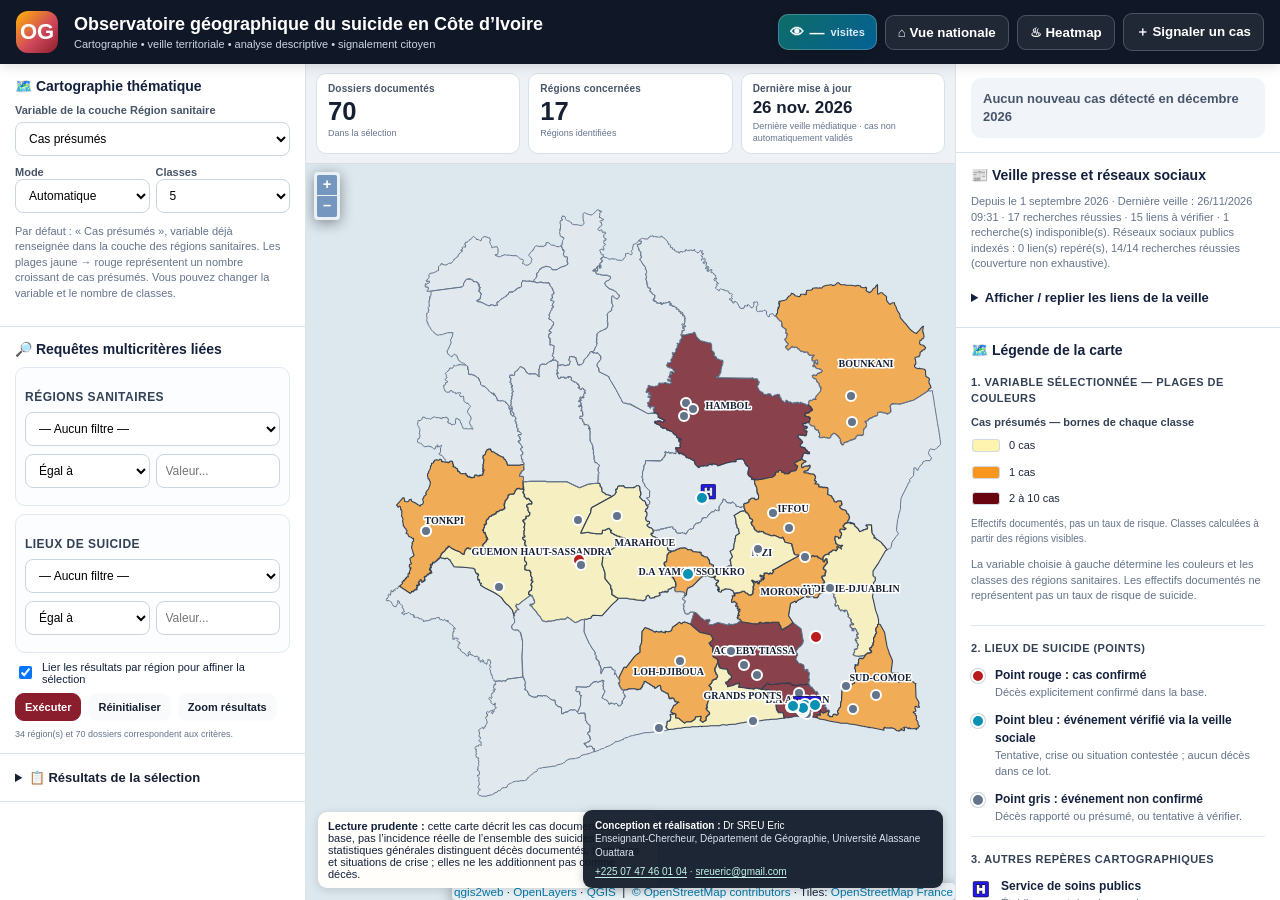
==== index.html @ efa745f9 "Make visit counter prominent on mobile" ====
<!doctype html>
<html lang="fr">
<head>
<meta charset="utf-8"><meta http-equiv="X-UA-Compatible" content="IE=edge"><meta name="viewport" content="width=device-width,initial-scale=1,viewport-fit=cover">
<meta name="description" content="Observatoire géographique du suicide en Côte d'Ivoire : cartographie, analyses spatiales, tableau de bord et signalements.">
<!-- Renseigner le jeton public Cloudflare Web Analytics pour activer le suivi quotidien et par pays. -->
<meta name="cloudflare-web-analytics-token" content="6d1a1b5bb0834b4b9d8b28c06a99ba7d">
<title>Observatoire géographique du suicide en Côte d'Ivoire</title>
<link rel="stylesheet" href="./resources/ol.css"><link rel="stylesheet" href="resources/fontawesome-all.min.css"><link rel="stylesheet" href="./resources/ol-layerswitcher.css"><link rel="stylesheet" href="./resources/qgis2web.css"><link rel="stylesheet" href="./observatoire.css?v=20261126-mobile-1">
<script src="https://page-views-api.ratneshc.com/script" data-site="ryko95.github.io" data-path="/OGS-CI" defer></script>
<script src="./analytics.js" defer></script>
<style>
@media(max-width:850px){
html,body{overflow-x:hidden!important;overflow-y:auto!important;height:auto!important}
#app,.workspace,.side,.side.right,.map-wrap{height:auto!important;max-height:none!important;min-width:0}
.side,.side.right{overflow:visible!important;flex:none}
.map-wrap{flex:none}
.map-wrap #map{height:60vh!important;height:60svh!important;min-height:280px!important}
.map-confirmed-legend{position:static!important;order:2;width:auto;max-width:none;margin:8px 12px;pointer-events:auto}
.map-badge{order:3}.author-badge{order:4}
.mobile-nav{display:flex;flex-wrap:wrap;gap:6px;padding:8px 12px;background:#fff;border-bottom:1px solid #dbe3ea}
.mobile-nav a{padding:9px;color:#14213d;background:#eef2f7;border-radius:8px;font-size:12px;font-weight:700;text-decoration:none}
.panel{min-width:0;overflow-wrap:anywhere}
.top-actions .visit-counter{display:flex!important;grid-column:1/-1;justify-content:center;visibility:visible!important;min-height:44px}
.top-actions .visit-counter span:last-child{display:inline!important}
#visitCount{display:inline!important;color:#fff;font-size:18px}
.top-actions{min-width:0}

}
@media(min-width:851px){.mobile-nav{display:none}}
</style>
</head>
<body>
<div id="app">
<header class="topbar"><div class="brand-mark">OG</div><div class="brand"><h1>Observatoire géographique du suicide en Côte d’Ivoire</h1><p>Cartographie • veille territoriale • analyse descriptive • signalement citoyen</p></div><div class="top-actions"><div class="visit-counter" title="Nombre de visites enregistrées sur l’Observatoire"><span class="visit-eye">👁</span><span id="visitCount">…</span><span>visites</span></div><button id="btnHome">⌂ Vue nationale</button><button id="btnHeat">♨ Heatmap</button><button id="btnReport">＋ Signaler un cas</button></div></header>
<nav class="mobile-nav" aria-label="Navigation mobile"><a href="#map">Carte</a><a href="#mobileFilters">Filtres</a><a href="#newCasesAlert">Nouveaux cas</a><a href="#veilleTitle">Veille</a><a href="#mapLegendTitle">Légende</a><a href="#timelineTitle">Évolution</a><a href="#mobileStats">Statistiques</a><a href="#archivePanel">Archives</a></nav><main class="workspace">
<aside class="side left" id="mobileFilters">
<section class="panel"><h2>🗺️ Cartographie thématique</h2><div class="field-row"><label>Variable de la couche Région sanitaire</label><select id="themeField"></select></div><div class="field-row inline"><div><label>Mode</label><select id="themeMode"><option value="auto">Automatique</option><option value="numeric">Valeurs chiffrées — tons chauds</option><option value="nominal">Valeurs nominales — tons froids</option></select></div><div><label>Classes</label><select id="themeClasses"><option>5</option><option>4</option><option>6</option><option>7</option></select></div></div><p class="muted">Par défaut : « Cas présumés », variable déjà renseignée dans la couche des régions sanitaires. Les plages jaune → rouge représentent un nombre croissant de cas présumés. Vous pouvez changer la variable et le nombre de classes.</p></section>
<section class="panel"><h2>🔎 Requêtes multicritères liées</h2><div class="query-block"><h3>Régions sanitaires</h3><div class="field-row"><select id="qRegionField"></select></div><div class="field-row inline"><select id="qRegionOp"></select><input id="qRegionValue" list="qRegionValues" placeholder="Valeur..."><datalist id="qRegionValues"></datalist></div></div><div class="query-block"><h3>Lieux de suicide</h3><div class="field-row"><select id="qCaseField"></select></div><div class="field-row inline"><select id="qCaseOp"></select><input id="qCaseValue" list="qCaseValues" placeholder="Valeur..."><datalist id="qCaseValues"></datalist></div></div><label class="switchline"><input type="checkbox" id="linkQueries" checked> Lier les résultats par région pour affiner la sélection</label><div class="button-row"><button class="btn primary small" id="runQuery">Exécuter</button><button class="btn ghost small" id="resetQuery">Réinitialiser</button><button class="btn ghost small" id="zoomQuery">Zoom résultats</button></div><div class="footer-note" id="queryInfo">Aucun filtre actif.</div></section>
<details class="panel secondary-details"><summary>📋 Résultats de la sélection</summary><div class="results"><table class="result-table"><thead><tr><th>Lieu</th><th>Région</th><th>Sexe</th><th>Date</th></tr></thead><tbody id="resultBody"></tbody></table></div></details>
</aside>
<section class="map-wrap">
<div class="home-metrics" role="group" aria-label="Chiffres clés de l'observatoire">
  <div class="home-metric" title="Tous les dossiers de la sélection, y compris les archives non géolocalisées.">
    <span class="home-metric-label">Dossiers documentés</span>
    <strong id="homeCases" class="home-metric-number" aria-live="polite">—</strong>
    <small>Dans la sélection</small>
  </div>
  <div class="home-metric" title="Régions renseignées dans les dossiers de la sélection.">
    <span class="home-metric-label">Régions concernées</span>
    <strong id="homeRegions" class="home-metric-number" aria-live="polite">—</strong>
    <small>Régions identifiées</small>
  </div>
  <div class="home-metric home-metric-update">
    <span class="home-metric-label">Dernière mise à jour</span>
    <strong id="homeLastUpdate" class="home-metric-date" aria-live="polite">—</strong>
    <small id="homeLastUpdateDetail">Veille médiatique · non assimilée à une validation</small>
  </div>
</div>
<div id="map"><div id="popup" class="ol-popup"><a href="#" id="popup-closer" class="ol-popup-closer"></a><div id="popup-content"></div></div></div><div id="mapConfirmedLegend" class="map-confirmed-legend" aria-label="Légende des plages de couleurs"></div><div class="map-badge"><b>Lecture prudente :</b> cette carte décrit les cas documentés dans la base, pas l’incidence réelle de l’ensemble des suicides. Les statistiques générales distinguent décès documentés, tentatives et situations de crise ; elles ne les additionnent pas comme décès.</div><div class="author-badge"><b>Conception et réalisation :</b> Dr SREU Eric<br><span>Enseignant-Chercheur, Département de Géographie, Université Alassane Ouattara</span><br><span class="author-contact"><a href="tel:+2250747460104">+225 07 47 46 01 04</a> · <a href="mailto:sreueric@gmail.com">sreueric@gmail.com</a></span></div></section>
<aside class="side right">
<section class="panel additions-panel" aria-label="Nouveaux cas détectés et validés durant le mois">
<button id="newCasesAlert" class="new-cases-alert" type="button" aria-expanded="false" aria-controls="newCasesList">Nouveaux cas</button>
<div id="newCasesList" hidden></div>
</section>
<section class="panel" aria-labelledby="veilleTitle"><h2 id="veilleTitle">📰 Veille presse et réseaux sociaux</h2><p id="veilleEtat" class="muted" role="status">Chargement de la veille…</p><details id="veilleDetails"><summary style="cursor:pointer;font-weight:600;padding:8px 0">Afficher / replier les liens de la veille</summary><div id="veilleLiens" class="veille-list"></div><p class="muted">Veille ciblée sur les suicides et tentatives survenus en Côte d’Ivoire : presse et publications publiques indexées sur Facebook (prioritaire), Instagram et X. Les publications sociales sont des pistes documentaires ; vérifier impérativement que les faits ont eu lieu en Côte d’Ivoire et écarter les doublons avant toute validation. Les contenus privés ou non indexés ne sont pas accessibles.</p></details></section>
<section class="panel" aria-labelledby="mapLegendTitle">
<h2 id="mapLegendTitle">🗺️ Légende de la carte</h2>
<div class="map-legend-section map-legend-primary">
  <h3 class="map-legend-heading">1. Variable sélectionnée — plages de couleurs</h3>
  <div id="themeLegend" aria-live="polite"></div>
  <p class="muted">La variable choisie à gauche détermine les couleurs et les classes des régions sanitaires. Les effectifs documentés ne représentent pas un taux de risque de suicide.</p>
</div>
<div class="map-legend-section">
  <h3 class="map-legend-heading">2. Lieux de suicide (points)</h3>
  <ul class="map-legend-items">
    <li><span aria-hidden="true" class="map-legend-dot" style="background:#b91c1c"></span><span><b>Point rouge : cas confirmé</b><small>Décès explicitement confirmé dans la base.</small></span></li>
    <li><span aria-hidden="true" class="map-legend-dot" style="background:#0891b2"></span><span><b>Point bleu : événement vérifié via la veille sociale</b><small>Tentative, crise ou situation contestée ; aucun décès dans ce lot.</small></span></li>
    <li><span aria-hidden="true" class="map-legend-dot" style="background:#64748b"></span><span><b>Point gris : événement non confirmé</b><small>Décès rapporté ou présumé, ou tentative à vérifier.</small></span></li>
  </ul>
</div>
<div class="map-legend-section">
  <h3 class="map-legend-heading">3. Autres repères cartographiques</h3>
  <ul class="map-legend-items">
    <li><img src="styles/noun_Hospital_8441157.svg" alt="" width="20" height="26"><span><b>Service de soins publics</b><small>Établissement de prise en charge.</small></span></li>
    <li><span aria-hidden="true" class="map-legend-dot" style="background:#7c3aed"></span><span><b>Signalement citoyen</b><small>Information non validée, distincte des événements intégrés.</small></span></li>
    <li><span aria-hidden="true" class="map-legend-polygon"></span><span><b>Région sanitaire</b><small>Polygone coloré selon la variable sélectionnée.</small></span></li>
  </ul>
</div>
<div class="map-legend-section">
  <h3 class="map-legend-heading">4. Densité spatiale (si activée)</h3>
  <div aria-hidden="true" style="height:12px;border-radius:6px;background:linear-gradient(to right,#00f,#0ff,#0f0,#ff0,#f00)"></div>
  <p class="muted">Du bleu au rouge : concentration croissante des points affichés, sans interprétation directe en taux de risque.</p>
  <p class="muted">Les repères approximatifs sont précisés dans les fiches. Les dossiers sans coordonnées ne figurent pas sous forme de points.</p>
</div>
</section>
<section class="panel timeline-panel" aria-labelledby="timelineTitle">
<h2 id="timelineTitle">Évolution mensuelle des cas</h2>
<div class="field-row"><label for="timelineYear">Période de la courbe</label><select id="timelineYear"></select></div>
<p class="muted">Cliquez sur un mois pour filtrer la carte et le tableau de bord. Survolez un point pour voir son effectif.</p>
<div id="timelineScroll" class="timeline-scroll"><div id="timelineChart"></div></div>
<div id="timelineSelection" class="timeline-selection" role="status"></div>
<button id="clearMonth" class="btn ghost small" type="button" hidden>Retirer le filtre mensuel</button>
<p id="timelineNote" class="muted"></p>
<p class="muted">0 signifie aucun cas documenté pour ce mois dans la sélection, pas une absence réelle de suicides. Les dates des faits sont utilisées ; les dates de publication ne les remplacent pas. Pour les archives, certaines dates sont probables ou correspondent à la découverte : consulter leur précision dans les dossiers.</p>
</section>
<section class="panel" id="mobileStats"><h2>📊 Tableau de bord</h2><p id="archiveSummary" class="muted"></p><div class="stat-grid"><div class="stat"><div class="n" id="kpiCases">0</div><div class="l">Événements documentés</div></div><div class="stat"><div class="n" id="kpiRegions">0</div><div class="l">Régions concernées</div></div><div class="stat"><div class="n" id="kpiMale">0</div><div class="l">Hommes</div></div><div class="stat"><div class="n" id="kpiFemale">0</div><div class="l">Femmes</div></div></div></section>
<section class="panel" aria-labelledby="attemptTitle"><h2 id="attemptTitle">Tentatives récentes rapportées par la presse</h2><div class="stat-grid"><div class="stat"><div class="n" id="kpiAttempts">…</div><div class="l">Tentatives à vérifier depuis septembre 2026, hors décès</div></div></div><label class="switchline"><input type="checkbox" id="attemptToggle" checked> Afficher les tentatives sur la carte (même symbole rouge)</label><p id="attemptState" class="muted" role="status">Chargement des tentatives…</p><div id="attemptRows" class="veille-list"></div><p class="muted">Les repères situent la ville à titre indicatif. Ces tentatives sont incluses dans les statistiques générales avec leur statut explicite ; elles ne sont pas comptées comme décès.</p></section>
<section class="panel" aria-labelledby="socialTitle">
<h2 id="socialTitle">🔎 Événements vérifiés issus de la veille sociale</h2>
<div class="stat-grid"><div class="stat"><div class="n" id="kpiSocial">…</div><div class="l">Faits documentés hors décès par suicide</div></div></div>
<label class="switchline"><input type="checkbox" id="socialToggle" checked> Afficher sur la carte (points bleus)</label>
<p id="socialState" class="muted" role="status">Chargement du registre des faits vérifiés…</p>
<details><summary class="muted" style="cursor:pointer;font-weight:700">Afficher les fiches et les localiser</summary><div id="socialRows" class="veille-list"></div></details>
<p class="muted">Faits déclarés vérifiés par le responsable. Les tentatives, situations de crise et intentions contestées restent distinguées des décès. La précision des localisations est détaillée dans chaque fiche ; certaines coordonnées sont fournies directement par le responsable.</p>
<a href="data/evenements_sociaux_valides.geojson" download>Exporter les 7 fiches en GeoJSON</a>
</section>
<section class="panel"><div class="tabs"><button class="tab active" data-tab="region">Par région</button><button class="tab" data-tab="sex">Par sexe</button><button class="tab" data-tab="place">Par lieu</button><button class="tab" data-tab="method">Méthode</button></div><div id="chart"></div></section>
<section class="panel"><h2>🔥 Densité spatiale</h2><label class="switchline"><input type="checkbox" id="heatToggle"> Activer la heatmap des cas affichés</label><div class="field-row inline"><div><label>Rayon</label><input type="range" min="8" max="45" value="24" id="heatRadius"></div><div><label>Flou</label><input type="range" min="5" max="35" value="18" id="heatBlur"></div></div><p class="muted">La heatmap met en évidence les concentrations spatiales. Elle ne doit pas être interprétée comme un taux de risque sans dénominateur de population.</p></section>
<section class="panel"><h2>🏥 Services de soins publics</h2><label class="switchline"><input type="checkbox" id="careToggle" checked> Afficher les services disponibles</label><p class="muted">La couche existante des services de soins est conservée afin d’aider à contextualiser l’offre de prise en charge.</p></section>
<section id="archivePanel" class="panel" aria-labelledby="archiveTitle"><h2 id="archiveTitle">Archives historiques 2010–2013</h2><p class="muted">11 dossiers : 8 décès rapportés ou présumés, dont 1 confirmé par une enquête médico-légale citée ; 2 décès incertains et 1 tentative exclus des statistiques de décès. Tous sont sans coordonnées vérifiées. Les régions sanitaires ne sont pas attribuées.</p><div class="field-row"><label for="archiveYear">Année</label><select id="archiveYear"></select></div><div class="field-row"><label for="archiveStatus">Statut documentaire</label><select id="archiveStatus"></select></div><div class="field-row"><label for="archiveLocality">Ville / département</label><select id="archiveLocality"></select></div><p id="archiveCount" class="muted" role="status"></p><div id="archiveRows"></div><p class="muted">Les dates probables ou de découverte sont signalées dans chaque dossier et utilisées comme telles dans la courbe. Les filtres ci-dessus concernent uniquement les archives ; les requêtes multicritères et le filtre mensuel pilotent le tableau de bord.</p><a href="data/archives-2010-2013.geojson" download>Télécharger les archives GeoJSON</a></section><section class="panel notice"><b>Protection des personnes.</b> L’observatoire ne doit pas publier de noms, numéros de téléphone, adresses précises de domicile ou détails permettant d’identifier une personne. Les signalements doivent être vérifiés avant d’être intégrés à la base officielle.</section>
</aside>
</main></div>

<div class="modal" id="reportModal"><div class="modal-card"><div class="modal-head"><div><b>Signaler une situation de suicide</b><div class="muted">Signalement non validé — destiné à la veille et à la vérification.</div></div><button class="close" id="closeReport">×</button></div><div class="modal-body"><form id="reportForm"><div class="report-grid">
<div class="field-row"><label>Date de la situation *</label><input type="date" name="date" required></div><div class="field-row"><label>Région *</label><select name="region" id="reportRegion" required></select></div>
<div class="field-row"><label>Commune *</label><input name="commune" required placeholder="Ex. Cocody"></div><div class="field-row"><label>Quartier / localité *</label><input name="quartier" required placeholder="Ex. Angré"></div>
<div class="field-row"><label>Sexe</label><select name="sexe"><option value="">Non précisé</option><option>M</option><option>F</option><option>Autre / non précisé</option></select></div><div class="field-row"><label>Âge ou tranche d’âge</label><input name="age" placeholder="Ex. 35 ou 35-59"></div>
<div class="field-row"><label>Type de milieu</label><select name="milieu"><option value="">Non précisé</option><option>Urbain</option><option>Rural</option><option>Semi-urbain</option><option>Interurbain</option></select></div><div class="field-row"><label>Statut du signalement</label><select name="statut"><option>À vérifier</option><option>Rapporté par média</option><option>Rapporté par témoin</option><option>Source institutionnelle</option></select></div>
<div class="field-row full"><label>Informations utiles sur la situation *</label><textarea name="situation" required placeholder="Décrire brièvement les circonstances utiles à la vérification, sans identité personnelle."></textarea></div>
<div class="field-row"><label>Latitude</label><input name="lat" id="reportLat" type="number" step="any" placeholder="Cliquer sur la carte"></div><div class="field-row"><label>Longitude</label><input name="lon" id="reportLon" type="number" step="any" placeholder="Cliquer sur la carte"></div>
<div class="full"><div class="button-row"><button type="button" class="btn teal" id="pickLocation">📍 Choisir le point sur la carte</button><button type="button" class="btn whatsapp" id="sendWhatsApp">📲 Envoyer par WhatsApp</button><button type="button" class="btn email" id="sendEmail">✉️ Envoyer par e-mail</button></div><p class="muted"><b>Destinataire :</b> Dr SREU Eric — WhatsApp : +225 07 47 46 01 04 — E-mail : sreueric@gmail.com. Le signalement est aussi conservé localement dans le navigateur avec le statut « non validé ». L’envoi n’est effectif qu’après confirmation dans WhatsApp ou dans l’application de messagerie de l’utilisateur.</p></div>
</div></form></div></div></div>

<script src="resources/qgis2web_expressions.js"></script><script src="./resources/functions.js"></script><script src="./resources/ol.js"></script><script src="./resources/ol-layerswitcher.js"></script><script src="resources/olms.js"></script>
<script src="layers/REGIONSANITAIRE_1.js"></script><script src="layers/LIEUDESUICIDE_2.js?v=20261124-adzope-1"></script><script src="layers/SERVICESDESOINSPUBLICS_3.js"></script>
<script src="styles/REGIONSANITAIRE_1_style.js"></script><script src="styles/LIEUDESUICIDE_2_style.js"></script><script src="styles/SERVICESDESOINSPUBLICS_3_style.js"></script><script src="./layers/layers.js"></script><script src="./resources/Autolinker.min.js"></script><script src="./resources/qgis2web.js"></script><script src="./dashboard-time.js"></script><script src="./archives-2010-2013.js"></script><script src="./observatoire.js?v=20261120-akan-position-3"></script><script src="./veille.js?v=20261120-veille-territoire-2"></script>
<script>
(function(){
  const el=document.getElementById('visitCount');
  async function loadVisits(){
    try{
      const res=await fetch('https://page-views-api.ratneshc.com/api/v1/views?site=ryko95.github.io&path=%2FOGS-CI',{cache:'no-store'});
      if(!res.ok) throw new Error('HTTP '+res.status);
      const data=await res.json();
      el.textContent=Number(data.views||0).toLocaleString('fr-FR');
    }catch(e){
      el.textContent='—';
      el.parentElement.title='Compteur momentanément indisponible';
    }
  }
  window.addEventListener('load',function(){setTimeout(loadVisits,1200);});
})();
</script>
</body></html>
---- resources/ol.css ----
.ol-box{box-sizing:border-box;border-radius:2px;border:2px solid #00f}.ol-mouse-position{top:8px;right:8px;position:absolute}.ol-scale-line{background:rgba(0,60,136,.3);border-radius:4px;bottom:8px;left:8px;padding:2px;position:absolute}.ol-scale-line-inner{border:1px solid #eee;border-top:none;color:#eee;font-size:10px;text-align:center;margin:1px;will-change:contents,width;transition:all .25s}.ol-scale-bar{position:absolute;bottom:8px;left:8px}.ol-scale-step-marker{width:1px;height:15px;background-color:#000;float:right;z-Index:10}.ol-scale-step-text{position:absolute;bottom:-5px;font-size:12px;z-Index:11;color:#000;text-shadow:-2px 0 #fff,0 2px #fff,2px 0 #fff,0 -2px #fff}.ol-scale-text{position:absolute;font-size:14px;text-align:center;bottom:25px;color:#000;text-shadow:-2px 0 #fff,0 2px #fff,2px 0 #fff,0 -2px #fff}.ol-scale-singlebar{position:relative;height:10px;z-Index:9;box-sizing:border-box;border:1px solid #000}.ol-unsupported{display:none}.ol-unselectable,.ol-viewport{-webkit-touch-callout:none;-webkit-user-select:none;-moz-user-select:none;-ms-user-select:none;user-select:none;-webkit-tap-highlight-color:transparent}.ol-selectable{-webkit-touch-callout:default;-webkit-user-select:text;-moz-user-select:text;-ms-user-select:text;user-select:text}.ol-grabbing{cursor:-webkit-grabbing;cursor:-moz-grabbing;cursor:grabbing}.ol-grab{cursor:move;cursor:-webkit-grab;cursor:-moz-grab;cursor:grab}.ol-control{position:absolute;background-color:rgba(255,255,255,.4);border-radius:4px;padding:2px}.ol-control:hover{background-color:rgba(255,255,255,.6)}.ol-zoom{top:.5em;left:.5em}.ol-rotate{top:.5em;right:.5em;transition:opacity .25s linear,visibility 0s linear}.ol-rotate.ol-hidden{opacity:0;visibility:hidden;transition:opacity .25s linear,visibility 0s linear .25s}.ol-zoom-extent{top:4.643em;left:.5em}.ol-full-screen{right:.5em;top:.5em}.ol-control button{display:block;margin:1px;padding:0;color:#fff;font-size:1.14em;font-weight:700;text-decoration:none;text-align:center;height:1.375em;width:1.375em;line-height:.4em;background-color:rgba(0,60,136,.5);border:none;border-radius:2px}.ol-control button::-moz-focus-inner{border:none;padding:0}.ol-zoom-extent button{line-height:1.4em}.ol-compass{display:block;font-weight:400;font-size:1.2em;will-change:transform}.ol-touch .ol-control button{font-size:1.5em}.ol-touch .ol-zoom-extent{top:5.5em}.ol-control button:focus,.ol-control button:hover{text-decoration:none;background-color:rgba(0,60,136,.7)}.ol-zoom .ol-zoom-in{border-radius:2px 2px 0 0}.ol-zoom .ol-zoom-out{border-radius:0 0 2px 2px}.ol-attribution{text-align:right;bottom:.5em;right:.5em;max-width:calc(100% - 1.3em)}.ol-attribution ul{margin:0;padding:0 .5em;color:#000;text-shadow:0 0 2px #fff}.ol-attribution li{display:inline;list-style:none}.ol-attribution li:not(:last-child):after{content:" "}.ol-attribution img{max-height:2em;max-width:inherit;vertical-align:middle}.ol-attribution button,.ol-attribution ul{display:inline-block}.ol-attribution.ol-collapsed ul{display:none}.ol-attribution:not(.ol-collapsed){background:rgba(255,255,255,.8)}.ol-attribution.ol-uncollapsible{bottom:0;right:0;border-radius:4px 0 0}.ol-attribution.ol-uncollapsible img{margin-top:-.2em;max-height:1.6em}.ol-attribution.ol-uncollapsible button{display:none}.ol-zoomslider{top:4.5em;left:.5em;height:200px}.ol-zoomslider button{position:relative;height:10px}.ol-touch .ol-zoomslider{top:5.5em}.ol-overviewmap{left:.5em;bottom:.5em}.ol-overviewmap.ol-uncollapsible{bottom:0;left:0;border-radius:0 4px 0 0}.ol-overviewmap .ol-overviewmap-map,.ol-overviewmap button{display:inline-block}.ol-overviewmap .ol-overviewmap-map{border:1px solid #7b98bc;height:150px;margin:2px;width:150px}.ol-overviewmap:not(.ol-collapsed) button{bottom:1px;left:2px;position:absolute}.ol-overviewmap.ol-collapsed .ol-overviewmap-map,.ol-overviewmap.ol-uncollapsible button{display:none}.ol-overviewmap:not(.ol-collapsed){background:rgba(255,255,255,.8)}.ol-overviewmap-box{border:2px dotted rgba(0,60,136,.7)}.ol-overviewmap .ol-overviewmap-box:hover{cursor:move}
/*# sourceMappingURL=ol.css.map */
---- resources/ol-layerswitcher.css ----
.layer-switcher {
  position: absolute;
  top: 3.5em;
  right: 0.5em;
  text-align: left;
}

.layer-switcher .panel {
  margin: 0;
  border: 4px solid #eee;
  border-radius: 4px;
  background-color: white;
  display: none;
  max-height: inherit;
  height: 100%;
  box-sizing: border-box;
  overflow-y: auto;
}

.layer-switcher button {
  float: right;
  z-index: 1;
  width: 38px;
  height: 38px;
  background-image: url('[data-uri]')
    /*logo.png*/;
  background-repeat: no-repeat;
  background-position: 2px;
  background-color: white;
  color: black;
  border: none;
}

.layer-switcher button:focus,
.layer-switcher button:hover {
  background-color: white;
}

.layer-switcher.shown {
  overflow-y: hidden;
  display: flex;
  flex-direction: column;
  max-height: calc(100% - 5.5em);
}

.layer-switcher.shown.ol-control {
  background-color: transparent;
}

.layer-switcher.shown.ol-control:hover {
  background-color: transparent;
}
.layer-switcher.shown .panel {
  display: block;
}

.layer-switcher.shown button {
  display: none;
}

.layer-switcher.shown.layer-switcher-activation-mode-click > button {
  display: block;
  background-image: unset;
  right: 2px;
  position: absolute;
  background-color: #eee;
  margin: 1px;
}

.layer-switcher.shown button:focus,
.layer-switcher.shown button:hover {
  background-color: #fafafa;
}

.layer-switcher ul {
  list-style: none;
  margin: 1.6em 0.4em;
  padding-left: 0;
}
.layer-switcher ul ul {
  padding-left: 1.2em;
  margin: 0.1em 0 0 0;
}
.layer-switcher li.group + li.group {
  margin-top: 0.4em;
}
.layer-switcher li.group + li.layer-switcher-base-group {
}

.layer-switcher li.group > label {
  font-weight: bold;
}

.layer-switcher.layer-switcher-group-select-style-none li.group > label {
  padding-left: 1.2em;
}

.layer-switcher li {
  position: relative;
  margin-top: 0.3em;
}

.layer-switcher li input {
  position: absolute;
  left: 1.2em;
  height: 1em;
  width: 1em;
  font-size: 1em;
}
.layer-switcher li label {
  padding-left: 2.7em;
  padding-right: 1.2em;
  display: inline-block;
  margin-top: 1px;
}

.layer-switcher label.disabled {
  opacity: 0.4;
}

.layer-switcher input {
  margin: 0px;
}

.layer-switcher.touch ::-webkit-scrollbar {
  width: 4px;
}

.layer-switcher.touch ::-webkit-scrollbar-track {
  -webkit-box-shadow: inset 0 0 6px rgba(0, 0, 0, 0.3);
  border-radius: 10px;
}

.layer-switcher.touch ::-webkit-scrollbar-thumb {
  border-radius: 10px;
  -webkit-box-shadow: inset 0 0 6px rgba(0, 0, 0, 0.5);
}

li.layer-switcher-base-group > label {
  padding-left: 1.2em;
}

.layer-switcher .group button {
  position: absolute;
  left: 0;
  display: inline-block;
  vertical-align: top;
  float: none;
  font-size: 1em;
  width: 1em;
  height: 1em;
  margin: 0;
  background-position: center 2px;
  background-image: url('[data-uri]');
  -webkit-transition: -webkit-transform 0.2s ease-in-out;
  -ms-transition: -ms-transform 0.2s ease-in-out;
  transition: transform 0.2s ease-in-out;
}

.layer-switcher .group.layer-switcher-close button {
  transform: rotate(-90deg);
  -webkit-transform: rotate(-90deg);
}

.layer-switcher .group.layer-switcher-fold.layer-switcher-close > ul {
  overflow: hidden;
  height: 0;
}

/*layerswitcher on the right*/
.layer-switcher.shown.layer-switcher-activation-mode-click {
  padding-left: 34px;
}
.layer-switcher.shown.layer-switcher-activation-mode-click > button {
  left: 0;
  border-right: 0;
}

/*layerswitcher on the left*/
/*
.layer-switcher.shown.layer-switcher-activation-mode-click {
  padding-right: 34px;
}
.layer-switcher.shown.layer-switcher-activation-mode-click > button {
  right: 0;
  border-left: 0;
}
*/
---- resources/qgis2web.css ----
html, body {
    height: 100%;
    padding: 0;
    margin: 0;
    font-family: sans-serif;
    font-size: small;
}


#map {
    width: 100%;
    height: 100%;
}

.ol-control {
	clear: both;
	box-shadow: 0 3px 14px rgba(0, 0, 0, 0.4);
}

.ol-selectable {
	z-index: 3;
}

.ol-popup {
    display: none;
    position: absolute;
    background-color: white;
    padding: 15px;
	border-radius: 10px;
    bottom: 10px;
    left: 50%;
    transform: translateX(-50%);
	box-shadow: 0 3px 14px rgba(0,0,0,0.4);
}

.ol-popup:after, .ol-popup:before {
    top: 100%;
    border: solid transparent;
    content: " ";
    position: absolute;
}

.ol-popup:after {
    border-top-color: white;
    border-width: 10px;
    left: 50%;
    margin-left: -10px;
}

.ol-popup:before {
    border-top-color: #cccccc;
    border-width: 11px;
    left: 50%;
    margin-left: -11px;
}

.ol-popup-closer {
	text-decoration: none;
    position: absolute;
    top: 4px;
    right: 4px;
    text-align: center;
    width: 19px;
    color: #999;
    font-family: cursive;
    font-weight: bold;
}

.ol-popup-closer:after {
    content: "X";
}

#popup-content {
	font-size: 12px;
    line-height: 1.2;
    margin-top: 5px;
	max-height: 70vh;
	max-width: 70vw;
	overflow: auto;
}

#popup-content ul {
    list-style-type: none;
    padding-left: 0;
	margin: unset;
}

#popup-content li {
    margin-bottom:0.25em;
}

#popup-content>ul>li>a {
    position: relative;
    display: block;
    padding: 2px;
    border-bottom: 1px solid #666;
    font-size: 12.5px;
}

#popup-content>table {
    font-size: 11.4px;
}

.roller-switcher {
	background-image: url(lds-roller.gif);
	background-size: contain;
	height: 19px;
	width: 19px;
	display: inline-block;
}

th, td {
    vertical-align: top;
    text-align: left;
	color: #333;
}

th {
	min-width: 100px;
}
td {
	min-width: 100px;
}

td img {
	max-height: 50vh!important;
	max-width: 50vw!important;
}

td video {
	max-height: 50vh!important;
	max-width: 50vw!important;
}

.ol-overlaycontainer-stopevent #top-right-container .layer-switcher:hover ~ .ol-overlaycontainer-stopevent .ol-overlay-container .ol-popup {
    display: none!important;
}


#top-left-container {
    position: absolute;
    left: 0;
    top: 0;
}
#bottom-left-container {
    position: absolute;
    left: 0;
    bottom: 0;
}
#top-right-container {
    position: absolute;
    right: 0;
    top: 0;
    display: contents;
}
#bottom-right-container {
    position: absolute;
    right: 0;
    bottom: 0;
}

.top-left-title, .top-left-abstract  {
    position: relative;
    float: left;
    margin-top: 8px;
    margin-left: 8px;
}
.bottom-left-title, .bottom-left-abstract  {
    position: relative;
    float: left;
    margin-bottom: 8px;
    margin-left: 8px;
}
.top-right-title, .top-right-abstract  {
    position: relative;
    float: right;
    margin-top: 8px;
    margin-right: 8px;
}
.bottom-right-title, .bottom-right-abstract  {
    position: relative;
    float: right;
    margin-bottom: 8px;
    margin-right: 8px;
}


.project-title  {
    margin: 1px;
    padding: 5px;
}

#abstract {
    max-width: 30%;
}
.ol-touch #abstract {
    max-width: 50%;
}

.project-abstract {
    font: bold 18px 'Lucida Console', Monaco, monospace;
    width: 20px;
    height: 20px;
    display: block;
    text-align: center;
    cursor: pointer;
    padding: 3px;
    
}

.project-abstract-uncollapsed {
    width: auto;
    height: auto;
    display: block;
    padding: 3px;
    cursor: default;
    margin: 1px;
}


.ol-zoom {
	position: relative;
    float: left;
    top: unset;
    left: unset;
    margin-top: 8px;
    margin-left: 8px;
}


/* measurement */
.measure-control {
	position: relative;
    float: left;
    top: unset !important;
    left: unset !important;
    margin-top: 8px;
    margin-left: 8px;
	display: flex;
}

.tooltip {
    position: relative;
    background: rgba(0, 0, 0, 0.5);
    border-radius: 4px;
    color: white;
    padding: 4px 8px;
    opacity: 0.7;
    white-space: nowrap;
  }
  .tooltip-measure {
    opacity: 1;
    font-weight: bold;
  }
  .tooltip-static {
    background-color: #ffcc33;
    color: black;
    border: 1px solid white;
  }
  .tooltip-measure:before,
  .tooltip-static:before {
    border-top: 6px solid rgba(0, 0, 0, 0.5);
    border-right: 6px solid transparent;
    border-left: 6px solid transparent;
    content: "";
    position: absolute;
    bottom: -6px;
    margin-left: -7px;
    left: 50%;
  }
  .tooltip-static:before {
    border-top-color: #ffcc33;
  }
  .ol-touch .measure-control {
    top: 130px;
  }
  .measure-control label {
    padding: 1px;
    padding-right: 4px;
  }


 .geolocate {
 position: relative !important;
 float: left;
 top: unset !important;
 left: unset !important;
 margin-top: 8px;
 margin-left: 8px;
}


.ol-geocoder.gcd-gl-container {
    position: relative !important;
    float: left !important;
    top: unset;
    left: unset;
	margin-top: 8px;
    margin-left: 8px;
    clear: both;
}
.gcd-gl-control {
	position: relative !important;
}
.gcd-gl-control button:after{
	display: none;
}

.search-layer {
	position: relative !important;
    float: left;
    top: unset !important;
    left: unset !important;
    margin-top: 8px;
    margin-left: 8px;
}

.search-layer-input-search {
    width: 144px;
    top: 3px;
    padding: 3px;
}

.search-layer-input-search:after{
    left: 27px;
    width: 139px;
    top: 0px;
    padding: 4px;
    border: 3px solid rgba(255,255,255,.4) !important;
}

.ol-scale-line {
    background: none !important;
    position: relative;
    float: left;
    bottom: unset;
    left: unset;
    margin-bottom: 8px;
    margin-left: 8px;
}
.ol-scale-line-inner {
    border: 2px solid ;
    border-top: none ;
    background: rgba(255, 255, 255, 0.5);
    color: black;
	margin: unset;
}

.layer-switcher {
    position: relative;
    float: right;
    top: unset;
    right: 0;
    bottom: unset!important;
    margin-top: 8px;
    margin-right: 8px;
	padding: 3px;
	background-color: rgba(255,255,255,.4)!important;
}

.layer-switcher:hover{
	background-color: rgba(255, 255, 255, .6)!important;
}

.layer-switcher .panel {
	border: unset;
	border-radius: unset;
    float: right;
    width: fit-content;
	margin: 1px;
	max-height: calc(100vh - 200px);
    box-sizing: unset;
}

.layer-switcher.shown{
    align-items: flex-end;
}

.layer-switcher.shown.layer-switcher-activation-mode-click > button {
    position: relative;
	border-radius: 5px;
	font-size: x-large;
	font-family: serif;
    z-index: 2;
}

.layer-switcher img {
    max-width: 22px;
    max-height: 22px;
}


.ol-attribution {
	display: none;
}
.bottom-attribution {
	float: right;
	position: relative;
	display: flex;
    font-size: 0.9rem;
	}
.bottom-attribution a {
	color:#0078A8;
    text-decoration: none;
	}
.bottom-attribution a:hover {
    text-decoration: underline;
    }
.bottom-attribution button {
	display: none;
	}
.bottom-attribution ul {
	padding: unset;
	margin: unset;
	display: flex;
	list-style: none;
	} 	
.bottom-attribution > li {
	padding-left: 8px !important;
	list-style: none;	
	}

.fa-exclamation-triangle {
    color: orangered;
	font-size: 15px;
}
---- observatoire.css ----
:root{--ink:#14213d;--muted:#64748b;--panel:#ffffff;--line:#dbe3ea;--brand:#8b1e2d;--brand2:#d1495b;--accent:#0f766e;--soft:#f7f9fb;--warn:#fff4e5}
*{box-sizing:border-box}html,body{margin:0;height:100%;font-family:Inter,Segoe UI,Arial,sans-serif;background:#edf2f7;color:var(--ink);overflow:hidden}
#app{display:grid;grid-template-rows:64px 1fr;height:100vh}.topbar{display:flex;align-items:center;gap:16px;padding:8px 16px;background:#101827;color:#fff;box-shadow:0 2px 12px #0002;z-index:20}.brand-mark{width:42px;height:42px;border-radius:12px;background:linear-gradient(135deg,#ffb703,#d1495b 55%,#8b1e2d);display:grid;place-items:center;font-weight:900;font-size:22px}.brand h1{font-size:18px;margin:0}.brand p{font-size:11px;margin:3px 0 0;color:#cbd5e1}.top-actions{margin-left:auto;display:flex;gap:8px;flex-wrap:wrap}.top-actions button,.btn{border:1px solid #ffffff33;background:#fff;color:#172033;border-radius:9px;padding:9px 12px;font-weight:700;cursor:pointer}.top-actions button{background:#ffffff12;color:#fff}.top-actions button:hover,.btn:hover{filter:brightness(.96)}.workspace{display:grid;grid-template-columns:340px minmax(0,1fr) 370px;min-height:0}.side{background:var(--panel);border-right:1px solid var(--line);overflow:auto;z-index:10}.side.right{border-right:0;border-left:1px solid var(--line)}.panel{padding:14px 15px;border-bottom:1px solid var(--line)}.panel h2{font-size:14px;margin:0 0 10px;display:flex;align-items:center;gap:7px}.panel h3{font-size:12px;margin:13px 0 8px;color:#334155;text-transform:uppercase;letter-spacing:.04em}.muted{font-size:11px;color:var(--muted);line-height:1.4}.map-wrap{position:relative;min-width:0;min-height:0}#map{width:100%!important;height:100%!important;background:#dce7ee}.map-badge{position:absolute;left:12px;bottom:12px;z-index:5;background:#fffefa;padding:8px 10px;border-radius:9px;box-shadow:0 2px 10px #0002;font-size:11px;max-width:340px}.field-row{display:grid;grid-template-columns:1fr;gap:6px;margin-bottom:8px}.field-row.inline{grid-template-columns:1fr 1fr}.field-row label{font-size:11px;font-weight:700;color:#475569}.field-row select,.field-row input,.field-row textarea{width:100%;padding:8px 9px;border:1px solid #cbd5e1;border-radius:8px;background:#fff;font:inherit;font-size:12px}.field-row textarea{resize:vertical;min-height:68px}.button-row{display:flex;gap:7px;flex-wrap:wrap}.btn.primary{background:#8b1e2d;color:#fff;border-color:#8b1e2d}.btn.teal{background:#0f766e;color:#fff;border-color:#0f766e}.btn.ghost{background:#f8fafc}.btn.small{padding:7px 9px;font-size:11px}.switchline{display:flex;align-items:center;gap:7px;font-size:11px;margin:8px 0}.legend{display:flex;gap:3px;align-items:center;margin-top:8px}.legend .sw{height:12px;flex:1;border-radius:3px}.legend-labels{display:flex;justify-content:space-between;font-size:10px;color:#64748b}.stat-grid{display:grid;grid-template-columns:1fr 1fr;gap:8px}.stat{background:#f8fafc;border:1px solid #e2e8f0;border-radius:10px;padding:10px}.stat .n{font-size:22px;font-weight:800}.stat .l{font-size:10px;color:#64748b}.chart{display:grid;gap:6px}.barrow{display:grid;grid-template-columns:95px 1fr 30px;gap:6px;align-items:center;font-size:10px}.barlabel{overflow:hidden;text-overflow:ellipsis;white-space:nowrap}.bartrack{height:9px;background:#eef2f6;border-radius:99px;overflow:hidden}.bar{height:100%;background:linear-gradient(90deg,#f4a261,#d1495b);border-radius:99px;min-width:2px}.bar.cool{background:linear-gradient(90deg,#83c5be,#0f766e)}.result-table{width:100%;border-collapse:collapse;font-size:10px}.result-table th,.result-table td{border-bottom:1px solid #e5e7eb;text-align:left;padding:5px 4px;vertical-align:top}.result-table th{position:sticky;top:0;background:#f8fafc}.results{max-height:230px;overflow:auto;border:1px solid #e2e8f0;border-radius:8px}.pill{display:inline-block;padding:3px 7px;border-radius:99px;font-size:9px;font-weight:800}.pill.red{background:#fee2e2;color:#991b1b}.pill.blue{background:#dbeafe;color:#1e40af}.tabs{display:flex;gap:5px;margin-bottom:9px}.tab{flex:1;border:1px solid #dbe3ea;background:#f8fafc;padding:7px;border-radius:8px;font-size:10px;font-weight:800;cursor:pointer}.tab.active{background:#172033;color:white}.query-block{border:1px solid #e2e8f0;background:#fbfdff;border-radius:10px;padding:9px;margin:8px 0}.notice{background:var(--warn);border:1px solid #fed7aa;padding:9px;border-radius:8px;font-size:10px;line-height:1.35}.modal{position:fixed;inset:0;background:#0008;z-index:100;display:none;align-items:center;justify-content:center;padding:20px}.modal.open{display:flex}.modal-card{width:min(720px,95vw);max-height:90vh;overflow:auto;background:#fff;border-radius:14px;box-shadow:0 20px 50px #0005}.modal-head{position:sticky;top:0;background:#fff;padding:14px 16px;border-bottom:1px solid #e2e8f0;display:flex;justify-content:space-between;align-items:center;z-index:2}.modal-body{padding:16px}.close{border:0;background:#f1f5f9;width:32px;height:32px;border-radius:50%;cursor:pointer;font-size:18px}.report-grid{display:grid;grid-template-columns:1fr 1fr;gap:10px}.report-grid .full{grid-column:1/-1}.report-marker{width:12px;height:12px;border-radius:50%;background:#7c3aed;border:2px solid white;box-shadow:0 0 0 2px #7c3aed}.footer-note{font-size:9px;color:#64748b;margin-top:8px}.ol-popup{min-width:280px;max-width:380px}.popup-grid{display:grid;grid-template-columns:100px 1fr;gap:4px 8px;font-size:11px}.popup-grid b{color:#475569}.hidden{display:none!important}
@media(max-width:1150px){.workspace{grid-template-columns:300px minmax(0,1fr) 320px}}@media(max-width:850px){html,body{overflow:auto}#app{height:auto;min-height:100vh}.workspace{display:flex;flex-direction:column}.side{order:2;border:0}.map-wrap{height:65vh;order:1}.side.right{order:3;border:0}.topbar{position:sticky;top:0}.brand p{display:none}.report-grid{grid-template-columns:1fr}}

.author-badge{position:absolute;right:12px;bottom:12px;z-index:5;background:rgba(16,24,39,.93);color:#fff;padding:9px 12px;border-radius:9px;box-shadow:0 2px 10px #0003;font-size:10px;line-height:1.35;max-width:360px}.author-badge span{color:#dbe5ef}.author-badge .author-contact{display:inline-block;margin-top:5px;line-height:1.5}.author-badge .author-contact a{color:#c5f5eb;text-decoration:underline;text-underline-offset:2px;overflow-wrap:anywhere}.btn.whatsapp{background:#128C7E;color:#fff;border-color:#128C7E}.btn.email{background:#2563eb;color:#fff;border-color:#2563eb}@media(max-width:900px){.author-badge{right:8px;bottom:78px;max-width:260px;font-size:9px}.map-badge{max-width:260px}}


/* Popups lisibles et stylisés */
.ol-popup{min-width:350px;max-width:440px;padding:0!important;border:0!important;border-radius:16px!important;overflow:visible;box-shadow:0 18px 45px rgba(15,23,42,.28)!important;background:#fff!important}
.ol-popup:after{border-top-color:#fff!important}.ol-popup:before{border-top-color:#cbd5e1!important}
.ol-popup-closer{z-index:20;top:10px!important;right:12px!important;width:28px;height:28px;border-radius:50%;background:rgba(255,255,255,.92);box-shadow:0 1px 5px #0002;color:#334155!important;display:grid;place-items:center;text-decoration:none}
.ol-popup-closer:after{font-size:18px!important;line-height:1}
#popup-content{padding:0!important;max-height:68vh;overflow:auto;border-radius:16px}
.popup-card{overflow:hidden;border-radius:16px;background:#fff}
.popup-head{display:flex;align-items:center;gap:10px;padding:15px 42px 13px 15px;color:#fff;background:linear-gradient(135deg,#334155,#0f172a)}
.popup-case .popup-head{background:linear-gradient(135deg,#b91c1c,#7f1d1d)}
.popup-region .popup-head{background:linear-gradient(135deg,#0369a1,#0f766e)}
.popup-care .popup-head{background:linear-gradient(135deg,#047857,#065f46)}
.popup-report .popup-head{background:linear-gradient(135deg,#7c3aed,#5b21b6)}
.popup-icon{width:34px;height:34px;flex:0 0 34px;border-radius:10px;background:#ffffff22;border:1px solid #ffffff44;display:grid;place-items:center;font-size:18px;font-weight:900}
.popup-title{font-size:14px;font-weight:900;line-height:1.2}.popup-subtitle{font-size:10px;opacity:.86;margin-top:3px;line-height:1.25}
.popup-body{padding:10px 11px 12px;background:#f8fafc}
.popup-row{display:grid;grid-template-columns:minmax(125px,42%) 1fr;gap:9px;align-items:start;padding:8px 9px;margin-bottom:5px;background:#fff;border:1px solid #e2e8f0;border-radius:9px}
.popup-row:nth-child(even){background:#fbfdff}.popup-label{font-size:10px;line-height:1.3;font-weight:800;color:#475569;text-transform:none}.popup-value{font-size:11px;line-height:1.4;color:#0f172a;font-weight:600;overflow-wrap:anywhere}
.popup-actions{display:flex;justify-content:flex-end;padding-top:6px}.popup-link{display:inline-flex;align-items:center;gap:5px;padding:8px 10px;border-radius:8px;background:#e0f2fe;color:#075985!important;font-size:10px;font-weight:800;text-decoration:none!important}.popup-link:hover{background:#bae6fd}
.popup-warning{margin-top:7px;padding:8px 9px;border-radius:8px;background:#f5f3ff;border:1px solid #ddd6fe;color:#5b21b6;font-size:10px;font-weight:700;line-height:1.35}
/* Mise en forme de secours pour les popups QGIS2Web */
#popup-content>ul{list-style:none;margin:0;padding:10px;background:#f8fafc}#popup-content>ul li{list-style:none;margin:0 0 8px}#popup-content table{width:100%;border-collapse:separate;border-spacing:0 5px;font-size:11px}#popup-content table>a{display:block;padding:10px 12px;background:#0f766e;color:#fff;border-radius:10px 10px 0 0;text-decoration:none}#popup-content th{width:42%;padding:7px 8px;text-align:left;background:#eef2f7;color:#475569;font-weight:800;border-radius:7px 0 0 7px}#popup-content td{padding:7px 8px;background:#fff;color:#0f172a;font-weight:600;border-radius:0 7px 7px 0;overflow-wrap:anywhere}
@media(max-width:600px){.ol-popup{min-width:290px;max-width:88vw}.popup-row{grid-template-columns:1fr;gap:3px}.popup-label{font-size:9px}.popup-value{font-size:11px}}

/* Compteur de visites */
.visit-counter{display:flex;align-items:center;gap:6px;min-height:36px;padding:7px 11px;border:1px solid rgba(255,255,255,.22);border-radius:10px;background:linear-gradient(135deg,rgba(15,118,110,.9),rgba(3,105,161,.9));color:#fff;font-size:11px;font-weight:800;white-space:nowrap;box-shadow:0 2px 8px rgba(0,0,0,.15)}
.veille-list{max-height:210px;overflow:auto;border-top:1px solid #e2e8f0;margin:8px 0}.veille-item{padding:7px 2px;border-bottom:1px solid #e2e8f0;font-size:11px;overflow-wrap:anywhere}.veille-item a{color:#075985;font-weight:700}.veille-item small{color:#64748b}
.visit-counter #visitCount{font-size:15px;font-weight:900;color:#fff}.visit-eye{font-size:14px}.visit-counter span:last-child{color:#dbeafe;font-weight:700}
@media(max-width:980px){.visit-counter span:last-child{display:none}.visit-counter{padding:7px 9px}}

/* Responsive layout: keep the map and all information readable on small screens. */
#app{grid-template-rows:auto minmax(0,1fr);height:100dvh}
.topbar{min-height:64px;flex-wrap:wrap}
.brand{flex:1 1 260px;min-width:0}
.brand-mark{flex-shrink:0}
.top-actions{align-items:center}
.field-row>*{min-width:0}
@media(min-width:851px) and (max-width:1150px){
  .workspace{grid-template-columns:260px minmax(0,1fr) 270px}
  .map-wrap{display:flex;flex-direction:column}
  #map{flex:1;min-height:0}
  .map-badge,.author-badge{position:static;max-width:none;margin:4px 8px;flex-shrink:0}
}
@media(max-width:850px){
  html,body{height:auto;min-height:100%;overflow:auto}
  #app{display:flex;flex-direction:column;height:auto;min-height:100dvh}
  .topbar{position:relative;gap:8px;padding:12px;align-items:center}
  .brand{flex:1 1 0}
  .brand h1{font-size:clamp(14px,3.8vw,18px);line-height:1.35;overflow-wrap:anywhere}
  .brand-mark{width:36px;height:36px;font-size:18px}
  .top-actions{width:100%;margin:4px 0 0;display:grid;grid-template-columns:repeat(2,minmax(0,1fr));gap:8px}
  .top-actions button,.visit-counter{min-height:44px;padding:8px;font-size:12px;justify-content:center}
  .visit-counter span:last-child{display:inline}
  .workspace{display:flex;flex-direction:column;min-width:0}
  .map-wrap{order:1;height:auto;display:flex;flex-direction:column;background:#edf2f7}
  #map{height:60vh!important;height:60svh!important;min-height:280px;flex:none}
  .map-badge,.author-badge{position:static;inset:auto;max-width:none;margin:8px 12px 0;padding:10px 12px;font-size:12px;line-height:1.5;box-shadow:none}
  .author-badge{margin-bottom:12px}
  .side,.side.right{width:100%;overflow:visible;border:0;min-width:0}
  .side.left{order:2}
  .side.right{order:3}
  .panel{padding:16px}
  .panel h2{font-size:16px}
  .muted,.switchline,.stat .l,.footer-note{font-size:12px;line-height:1.5}
  .field-row label{font-size:12px}
  .field-row select,.field-row input,.field-row textarea{font-size:16px;min-height:44px}
  .field-row.inline{grid-template-columns:minmax(0,1fr) minmax(0,1fr)}
  .btn,.btn.small,.tab{min-height:44px;font-size:12px}
  .tabs{flex-wrap:wrap}
  .tab{flex:1 1 90px}
  .result-table{font-size:12px}
  .result-table th,.result-table td{padding:9px 6px}
  .barrow{font-size:12px;grid-template-columns:minmax(80px,30%) minmax(0,1fr) 32px}
  .veille-item{font-size:13px}
  .ol-popup{min-width:0!important;width:min(350px,calc(100vw - 40px));max-width:calc(100vw - 40px)!important}
  #popup-content{max-height:45vh;max-height:45svh}
  .popup-row{grid-template-columns:1fr;gap:4px}
  .popup-label,.popup-value{font-size:12px}
  .ol-popup-closer{width:40px;height:40px;top:4px!important;right:4px!important}
  .modal{padding:10px}
  .modal-card{width:100%;max-height:calc(100dvh - 20px)}
  .modal-head{gap:8px}
  .close{width:44px;height:44px;flex-shrink:0}
  .report-grid{grid-template-columns:minmax(0,1fr)}
  .modal-body{padding:12px}
  .ol-control button{min-width:36px;min-height:36px}
  .layer-switcher .panel{max-width:calc(100vw - 24px);max-height:40svh;overflow:auto}
}
@media(max-width:360px){
  .field-row.inline{grid-template-columns:minmax(0,1fr)}
}

/* Monthly timeline and validated additions */
.new-cases-alert{width:100%;padding:12px;border:0;border-radius:10px;background:#b91c1c;color:#fff;font-family:inherit;font-size:13px;font-weight:700;line-height:1.4;cursor:pointer;text-align:left;min-height:44px}
.new-cases-alert.is-empty{background:#f1f5f9;color:#475569}
.new-cases-alert:focus-visible,.addition-open:focus-visible{outline:3px solid #0369a1;outline-offset:3px}
.addition-item{padding:12px 0;border-bottom:1px solid #e2e8f0;font-size:12px;line-height:1.5;overflow-wrap:anywhere}
.addition-item strong,.addition-item small{display:block}.addition-open{margin-top:7px}
.timeline-scroll{overflow-x:auto;max-width:100%;border:1px solid #e2e8f0;border-radius:10px;background:#fafcfe}
.timeline-svg{display:block;width:100%;min-width:300px;height:auto}.timeline-grid{stroke:#e2e8f0;stroke-width:1}.timeline-line{fill:none;stroke:#0f766e;stroke-width:2.5}.timeline-area{fill:#ccfbf1;opacity:.65}
.timeline-svg text{font:10px sans-serif;fill:#475569}.month-dot{fill:#0f766e;stroke:white;stroke-width:2}.month-hit{fill:transparent;cursor:pointer}.month-point:focus{outline:none}.month-point:hover .month-dot,.month-point:focus .month-dot,.month-point.selected .month-dot{fill:#b91c1c;stroke:#b91c1c;stroke-width:3}.timeline-selection{font-size:12px;line-height:1.5;margin:9px 0;color:#0f766e;font-weight:700}
.timeline-panel [hidden],.additions-panel [hidden]{display:none!important}

.new-cases-alert:disabled{cursor:default;opacity:1}

/* Choroplèthe par région : légende lisible dès l'arrivée sur la carte. */
.map-confirmed-legend{position:absolute;top:72px;left:12px;z-index:6;width:min(235px,calc(100% - 24px));padding:12px 13px;border:1px solid #cbd5e1;border-radius:12px;background:rgba(255,255,255,.95);box-shadow:0 3px 14px #0002;color:#172033;font-size:12px;line-height:1.4;pointer-events:none}
.map-confirmed-legend[hidden]{display:none!important}
.map-confirmed-legend strong{display:block;font-size:13px;margin-bottom:2px}
.map-confirmed-legend small{display:block;color:#475569;margin-bottom:8px}
.confirmed-legend-items{display:grid;gap:6px;margin:8px 0}
.confirmed-legend-row{display:flex;align-items:center;gap:8px;font-size:11px}
.confirmed-legend-swatch{display:inline-block;flex:0 0 22px;height:13px;border:1px solid #94a3b8;border-radius:3px}
.confirmed-legend-count{font-size:11px;font-weight:700;color:#334155}
.confirmed-legend-note{font-size:10px;line-height:1.45;color:#475569;margin:8px 0 0}
@media(max-width:850px){.map-confirmed-legend{top:70px;left:8px;width:min(208px,calc(100% - 16px));padding:9px 10px;font-size:11px}.map-confirmed-legend strong{font-size:12px}.confirmed-legend-row{font-size:10px}}

/* 2026-11: welcoming experience with immediately visible, filter-aware indicators */
@media(min-width:1151px){.workspace{grid-template-columns:306px minmax(0,1fr) 325px}}
.map-wrap{display:flex;flex-direction:column;min-width:0;min-height:0}
.map-wrap #map{flex:1 1 0;min-height:0;width:100%!important}
.home-metrics{position:relative;z-index:6;flex:none;display:grid;grid-template-columns:repeat(3,minmax(0,1fr));gap:8px;padding:9px 10px;background:#eef2f6;border-bottom:1px solid #d5dde6}
.home-metric{min-width:0;padding:9px 11px;background:#fff;border:1px solid #d8e0e8;border-radius:10px;display:flex;flex-direction:column;gap:3px}
.home-metric-label{font-size:10px;font-weight:700;color:#475569;letter-spacing:.015em}
.home-metric-number{font-size:clamp(18px,2vw,26px);color:#172033;line-height:1.1;font-variant-numeric:tabular-nums}
.home-metric-date{font-size:clamp(13px,1.5vw,17px);color:#172033;line-height:1.25;white-space:nowrap}
.home-metric small{font-size:9px;color:#64748b;line-height:1.25}
.legend-variable{font-size:11px;font-weight:800;color:#334155;margin:10px 0 6px}
.legend-range-list{display:grid;gap:5px;margin:7px 0}
.legend-range-row{display:flex;align-items:center;gap:9px;padding:3px 1px;font-size:11px;color:#1e293b;line-height:1.4}
.legend-range-swatch{display:inline-block;width:28px;min-width:28px;height:13px;border:1px solid #d2d9e2;border-radius:3px}
.legend-range-note{font-size:10px;line-height:1.45;color:#64748b;margin:8px 0 0}
.secondary-details summary{cursor:pointer;font-size:13px;font-weight:800;line-height:1.5;list-style-position:inside;color:#172033}
.secondary-details[open] summary{margin-bottom:10px}
.secondary-details summary:focus-visible{outline:3px solid #0f766e;outline-offset:3px;border-radius:4px}
@media(min-width:851px) and (max-width:1150px){.home-metrics{gap:5px;padding:7px}.home-metric{padding:7px}.home-metric small{font-size:9px}.home-metric-date{font-size:12px;white-space:normal}}
@media(max-width:850px){
  .map-wrap{display:flex;flex-direction:column}
  .home-metrics{order:0;padding:9px;gap:6px}
  .home-metric{padding:8px}
  .home-metric-label{font-size:10px}
  .home-metric-number{font-size:21px}
  .home-metric-date{font-size:12px;white-space:normal}
  .home-metric small{font-size:9px}
  .map-wrap #map{order:1;flex:none;height:60svh!important;min-height:280px}
  .map-badge{order:2}.author-badge{order:3}
}
@media(max-width:430px){.home-metrics{grid-template-columns:repeat(2,minmax(0,1fr))}.home-metric-update{grid-column:1/-1}.home-metric-update .home-metric-date{font-size:15px}}

/* Lisibilité et hiérarchie de la légende : variable, points, autres couches. */
.map-legend-section{padding:11px 0;border-bottom:1px solid #e2e8f0}
.map-legend-section:last-child{border-bottom:0;padding-bottom:0}
.map-legend-primary{padding-top:3px}
.map-legend-heading{margin:4px 0 10px!important;font-size:11px!important;line-height:1.4;color:#334155;text-transform:uppercase;letter-spacing:.03em}
.map-legend-items{display:grid;list-style:none;gap:11px;margin:0;padding:0}
.map-legend-items li{display:flex;align-items:flex-start;gap:10px;min-width:0;font-size:12px;line-height:1.45}
.map-legend-items li>span:last-child{min-width:0}
.map-legend-items b{display:block;font-weight:750}
.map-legend-items small{display:block;color:#64748b;font-size:11px;line-height:1.45;margin-top:1px}
.map-legend-dot{display:inline-block;flex:0 0 14px;width:14px;height:14px;border:2px solid #fff;box-shadow:0 0 0 1px #cbd5e1;border-radius:50%;margin-top:2px}
.map-legend-polygon{display:inline-block;flex:0 0 22px;width:22px;height:16px;border:1px solid #334155;background:#e2e8f0;margin-top:1px}
.map-legend-section #themeLegend{margin-top:2px;margin-bottom:7px}
.map-legend-section .legend-variable{margin-top:5px}
@media(max-width:850px){.map-legend-items li{font-size:13px}.map-legend-items small{font-size:12px}}

/* Symboles des faits issus de la veille sociale, distincts des décès. */
.popup-social .popup-head{background:linear-gradient(135deg,#0369a1,#0891b2)}
#socialRows .veille-item{display:block}
#socialRows button{white-space:normal;text-align:left;max-width:100%}
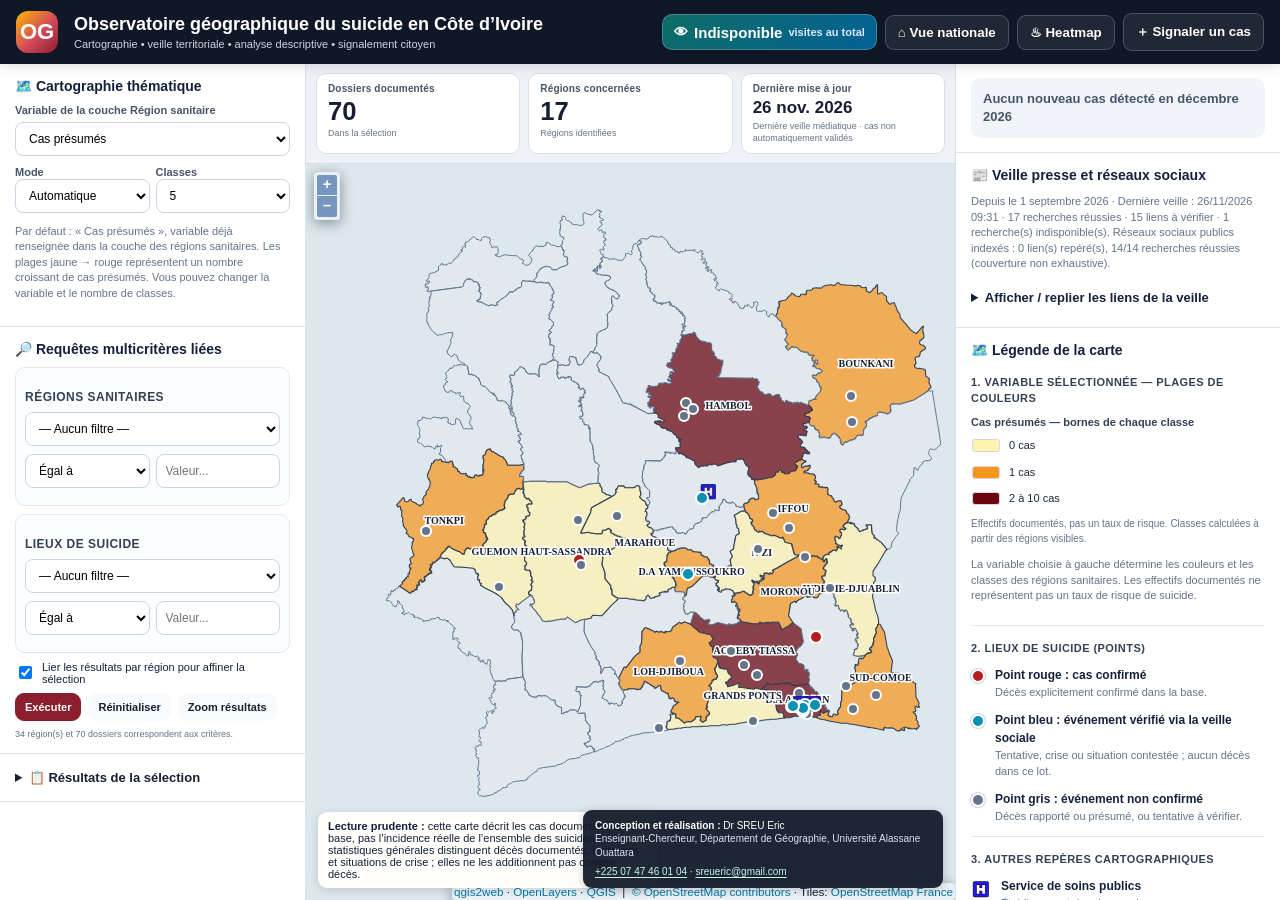
==== commit 399b6eb2: "Display cumulative visit total and retry counter independently of map loading" ====
--- a/index.html
+++ b/index.html
@@ -32,7 +32,7 @@
 </head>
 <body>
 <div id="app">
-<header class="topbar"><div class="brand-mark">OG</div><div class="brand"><h1>Observatoire géographique du suicide en Côte d’Ivoire</h1><p>Cartographie • veille territoriale • analyse descriptive • signalement citoyen</p></div><div class="top-actions"><div class="visit-counter" title="Nombre de visites enregistrées sur l’Observatoire"><span class="visit-eye">👁</span><span id="visitCount">…</span><span>visites</span></div><button id="btnHome">⌂ Vue nationale</button><button id="btnHeat">♨ Heatmap</button><button id="btnReport">＋ Signaler un cas</button></div></header>
+<header class="topbar"><div class="brand-mark">OG</div><div class="brand"><h1>Observatoire géographique du suicide en Côte d’Ivoire</h1><p>Cartographie • veille territoriale • analyse descriptive • signalement citoyen</p></div><div class="top-actions"><div class="visit-counter" title="Nombre de visites enregistrées sur l’Observatoire"><span class="visit-eye">👁</span><span id="visitCount" aria-live="polite">…</span><span>visites au total</span></div><button id="btnHome">⌂ Vue nationale</button><button id="btnHeat">♨ Heatmap</button><button id="btnReport">＋ Signaler un cas</button></div></header>
 <nav class="mobile-nav" aria-label="Navigation mobile"><a href="#map">Carte</a><a href="#mobileFilters">Filtres</a><a href="#newCasesAlert">Nouveaux cas</a><a href="#veilleTitle">Veille</a><a href="#mapLegendTitle">Légende</a><a href="#timelineTitle">Évolution</a><a href="#mobileStats">Statistiques</a><a href="#archivePanel">Archives</a></nav><main class="workspace">
 <aside class="side left" id="mobileFilters">
 <section class="panel"><h2>🗺️ Cartographie thématique</h2><div class="field-row"><label>Variable de la couche Région sanitaire</label><select id="themeField"></select></div><div class="field-row inline"><div><label>Mode</label><select id="themeMode"><option value="auto">Automatique</option><option value="numeric">Valeurs chiffrées — tons chauds</option><option value="nominal">Valeurs nominales — tons froids</option></select></div><div><label>Classes</label><select id="themeClasses"><option>5</option><option>4</option><option>6</option><option>7</option></select></div></div><p class="muted">Par défaut : « Cas présumés », variable déjà renseignée dans la couche des régions sanitaires. Les plages jaune → rouge représentent un nombre croissant de cas présumés. Vous pouvez changer la variable et le nombre de classes.</p></section>
@@ -137,19 +137,27 @@
 <script src="styles/REGIONSANITAIRE_1_style.js"></script><script src="styles/LIEUDESUICIDE_2_style.js"></script><script src="styles/SERVICESDESOINSPUBLICS_3_style.js"></script><script src="./layers/layers.js"></script><script src="./resources/Autolinker.min.js"></script><script src="./resources/qgis2web.js"></script><script src="./dashboard-time.js"></script><script src="./archives-2010-2013.js"></script><script src="./observatoire.js?v=20261120-akan-position-3"></script><script src="./veille.js?v=20261120-veille-territoire-2"></script>
 <script>
 (function(){
-  const el=document.getElementById('visitCount');
-  async function loadVisits(){
-    try{
-      const res=await fetch('https://page-views-api.ratneshc.com/api/v1/views?site=ryko95.github.io&path=%2FOGS-CI',{cache:'no-store'});
-      if(!res.ok) throw new Error('HTTP '+res.status);
-      const data=await res.json();
-      el.textContent=Number(data.views||0).toLocaleString('fr-FR');
-    }catch(e){
-      el.textContent='—';
-      el.parentElement.title='Compteur momentanément indisponible';
-    }
-  }
-  window.addEventListener('load',function(){setTimeout(loadVisits,1200);});
+ const el=document.getElementById('visitCount');
+ const key='ogs-ci-last-total';
+ function show(n, cached){el.textContent=n.toLocaleString('fr-FR');el.parentElement.title=cached?'Dernier total connu, actualisation en cours':'Total cumulé des visites enregistrées';}
+ try{const saved=localStorage.getItem(key);if(saved!==null && Number.isSafeInteger(Number(saved)) && Number(saved)>=0)show(Number(saved),true);}catch(e){}
+ async function loadVisits(){
+  try{
+   const res=await fetch('https://page-views-api.ratneshc.com/api/v1/views?site=ryko95.github.io&path=%2FOGS-CI',{cache:'no-store'});
+   if(!res.ok)throw Error('HTTP '+res.status);
+   const data=await res.json();
+   const raw=data.views;
+   if(raw===undefined || raw===null || raw==='')throw Error('Total absent');
+   const n=Number(raw);
+   if(!Number.isSafeInteger(n)||n<0)throw Error('Total invalide');
+   show(n,false);
+   try{localStorage.setItem(key,String(n));}catch(e){}
+  }catch(e){if(el.textContent==='…')el.textContent='Indisponible';el.parentElement.title='Total non actualisé : service momentanément inaccessible';}
+ }
+ loadVisits();
+ setTimeout(loadVisits,2500);
+ setInterval(loadVisits,60000);
+ window.addEventListener('pageshow',loadVisits);
 })();
 </script>
 </body></html>
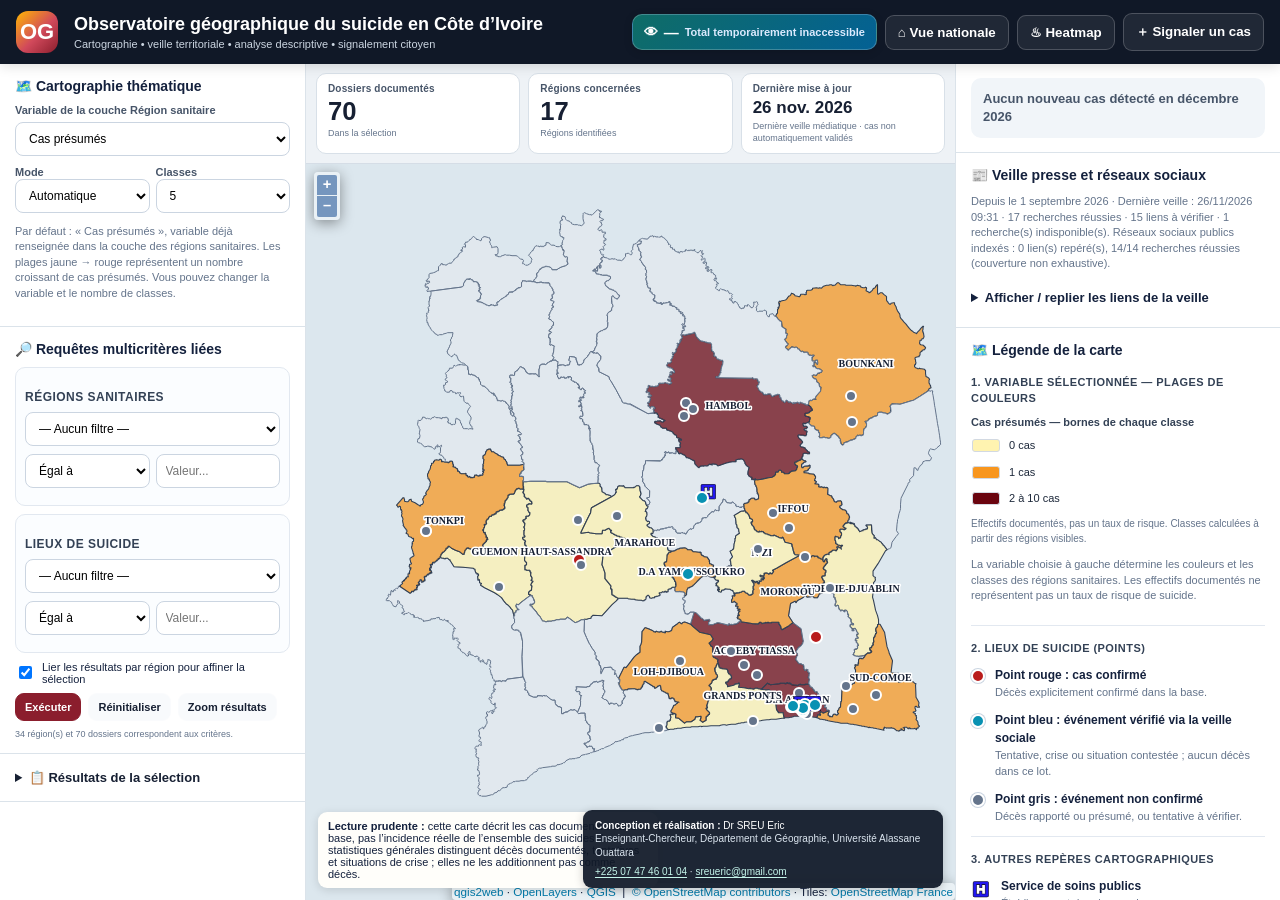
==== commit e47d5cc2: "Fiabiliser la lecture du compteur historique et les reprises réseau mobile" ====
--- a/index.html
+++ b/index.html
@@ -138,26 +138,30 @@
 <script>
 (function(){
  const el=document.getElementById('visitCount');
+ const label=el.nextElementSibling;
  const key='ogs-ci-last-total';
- function show(n, cached){el.textContent=n.toLocaleString('fr-FR');el.parentElement.title=cached?'Dernier total connu, actualisation en cours':'Total cumulé des visites enregistrées';}
- try{const saved=localStorage.getItem(key);if(saved!==null && Number.isSafeInteger(Number(saved)) && Number(saved)>=0)show(Number(saved),true);}catch(e){}
+ const url='https://page-views-api.ratneshc.com/api/v1/views?site=ryko95.github.io&path=/OGS-CI';
+ let busy=false,last=null;
+ function valid(raw){return raw!==null && raw!==undefined && raw!=='' && Number.isSafeInteger(Number(raw)) && Number(raw)>=0;}
+ function show(n,cached){last=n;el.textContent=n.toLocaleString('fr-FR');label.textContent=cached?'visites (dernier total connu)':'visites au total';el.parentElement.title=cached?'Dernier total vérifié':'Total cumulé des visites enregistrées';}
+ try{const saved=localStorage.getItem(key);if(valid(saved))show(Number(saved),true);}catch(e){}
  async function loadVisits(){
+  if(busy)return;busy=true;
   try{
-   const res=await fetch('https://page-views-api.ratneshc.com/api/v1/views?site=ryko95.github.io&path=%2FOGS-CI',{cache:'no-store'});
-   if(!res.ok)throw Error('HTTP '+res.status);
-   const data=await res.json();
-   const raw=data.views;
-   if(raw===undefined || raw===null || raw==='')throw Error('Total absent');
-   const n=Number(raw);
-   if(!Number.isSafeInteger(n)||n<0)throw Error('Total invalide');
-   show(n,false);
+   const controller=new AbortController();const timeout=setTimeout(()=>controller.abort(),12000);
+   let data;
+   try{const res=await fetch(url,{cache:'no-store',credentials:'omit',referrerPolicy:'no-referrer',signal:controller.signal});if(!res.ok)throw Error('HTTP '+res.status);data=await res.json();}finally{clearTimeout(timeout);}
+   if(!valid(data.views))throw Error('Total invalide');
+   const n=Number(data.views);show(n,false);
    try{localStorage.setItem(key,String(n));}catch(e){}
-  }catch(e){if(el.textContent==='…')el.textContent='Indisponible';el.parentElement.title='Total non actualisé : service momentanément inaccessible';}
+  }catch(e){if(last!==null)show(last,true);else{el.textContent='—';label.textContent='Total temporairement inaccessible';}el.parentElement.title='Service de comptage momentanément inaccessible';}
+  finally{busy=false;}
  }
  loadVisits();
- setTimeout(loadVisits,2500);
- setInterval(loadVisits,60000);
- window.addEventListener('pageshow',loadVisits);
+ setTimeout(loadVisits,5000);
+ setInterval(()=>{if(!document.hidden)loadVisits();},60000);
+ window.addEventListener('online',loadVisits);
+ document.addEventListener('visibilitychange',()=>{if(!document.hidden)loadVisits();});
 })();
 </script>
 </body></html>
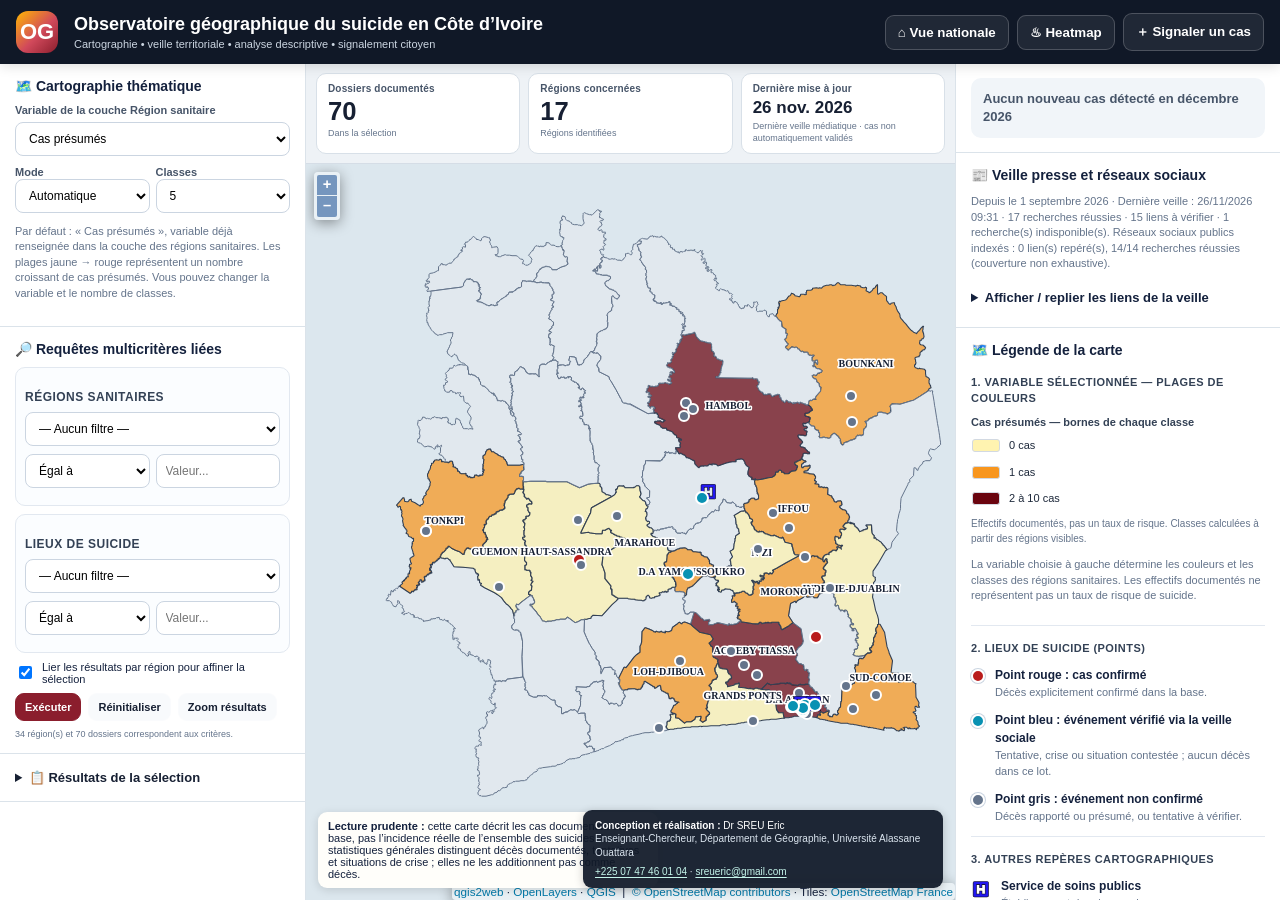
==== commit 235ccfc7: "Masquer temporairement le compteur de visites sans supprimer son historique" ====
--- a/index.html
+++ b/index.html
@@ -29,6 +29,7 @@
 }
 @media(min-width:851px){.mobile-nav{display:none}}
 </style>
+<style id="temporary-hide-visit-counter">.top-actions .visit-counter{display:none!important;visibility:hidden!important}</style>
 </head>
 <body>
 <div id="app">
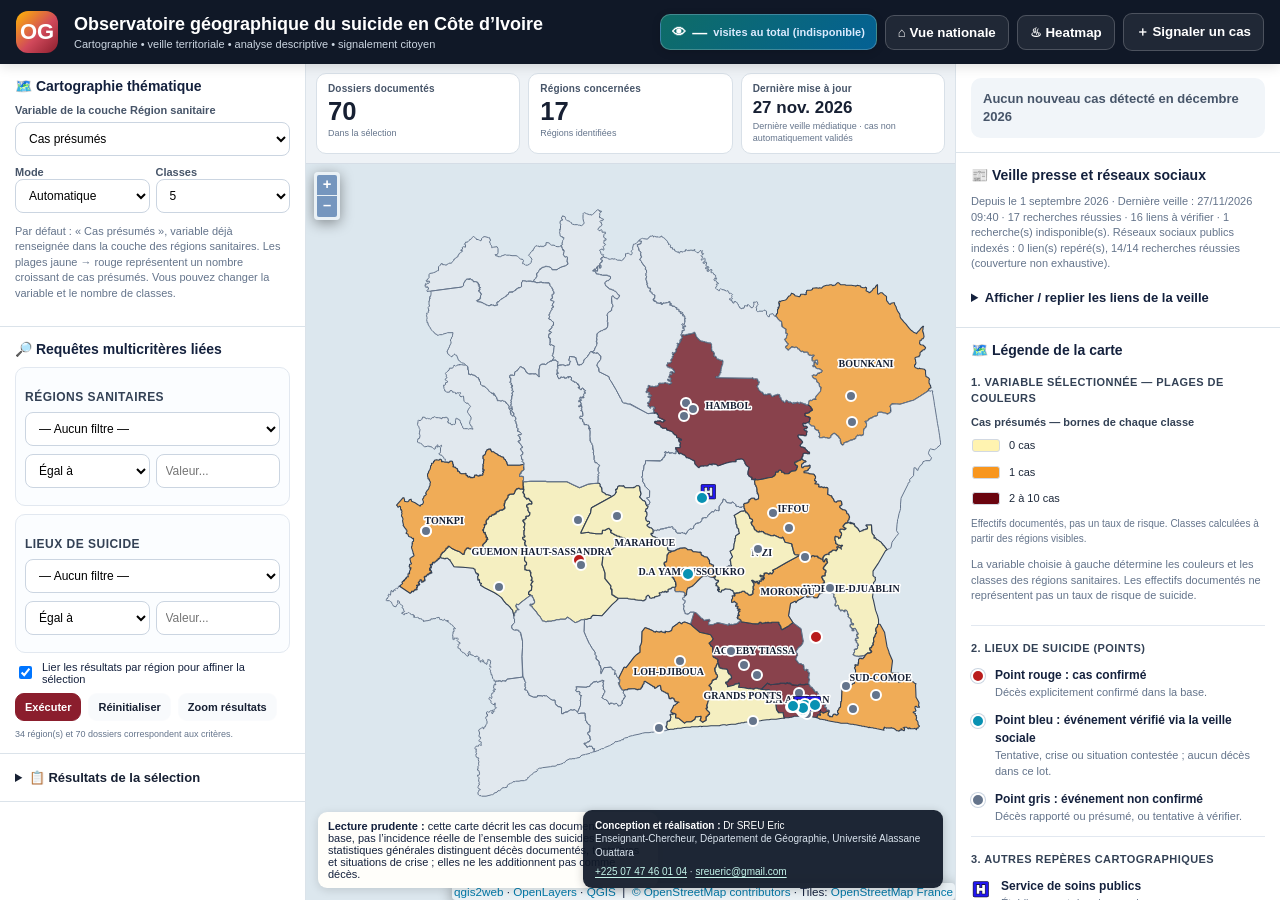
==== commit 2ab86dea: "Rétablir le compteur global PC et mobile et assouplir la lecture API sans réinitialisation" ====
--- a/index.html
+++ b/index.html
@@ -29,7 +29,6 @@
 }
 @media(min-width:851px){.mobile-nav{display:none}}
 </style>
-<style id="temporary-hide-visit-counter">.top-actions .visit-counter{display:none!important;visibility:hidden!important}</style>
 </head>
 <body>
 <div id="app">
@@ -141,7 +140,7 @@
  const el=document.getElementById('visitCount');
  const label=el.nextElementSibling;
  const key='ogs-ci-last-total';
- const url='https://page-views-api.ratneshc.com/api/v1/views?site=ryko95.github.io&path=/OGS-CI';
+ const url='https://page-views-api.ratneshc.com/api/v1/views?site=ryko95.github.io&path=%2FOGS-CI';
  let busy=false,last=null;
  function valid(raw){return raw!==null && raw!==undefined && raw!=='' && Number.isSafeInteger(Number(raw)) && Number(raw)>=0;}
  function show(n,cached){last=n;el.textContent=n.toLocaleString('fr-FR');label.textContent=cached?'visites (dernier total connu)':'visites au total';el.parentElement.title=cached?'Dernier total vérifié':'Total cumulé des visites enregistrées';}
@@ -151,11 +150,12 @@
   try{
    const controller=new AbortController();const timeout=setTimeout(()=>controller.abort(),12000);
    let data;
-   try{const res=await fetch(url,{cache:'no-store',credentials:'omit',referrerPolicy:'no-referrer',signal:controller.signal});if(!res.ok)throw Error('HTTP '+res.status);data=await res.json();}finally{clearTimeout(timeout);}
-   if(!valid(data.views))throw Error('Total invalide');
-   const n=Number(data.views);show(n,false);
+   try{const res=await fetch(url,{cache:'no-store',signal:controller.signal});if(!res.ok)throw Error('HTTP '+res.status);data=await res.json();}finally{clearTimeout(timeout);}
+   const raw=data.views ?? data.count ?? data.total ?? data.data?.views;
+   if(!valid(raw))throw Error('Total invalide');
+   const n=Number(raw);show(n,false);
    try{localStorage.setItem(key,String(n));}catch(e){}
-  }catch(e){if(last!==null)show(last,true);else{el.textContent='—';label.textContent='Total temporairement inaccessible';}el.parentElement.title='Service de comptage momentanément inaccessible';}
+  }catch(e){if(last!==null)show(last,true);else{el.textContent='—';label.textContent='visites au total (indisponible)';}el.parentElement.title='Service de comptage momentanément inaccessible';}
   finally{busy=false;}
  }
  loadVisits();
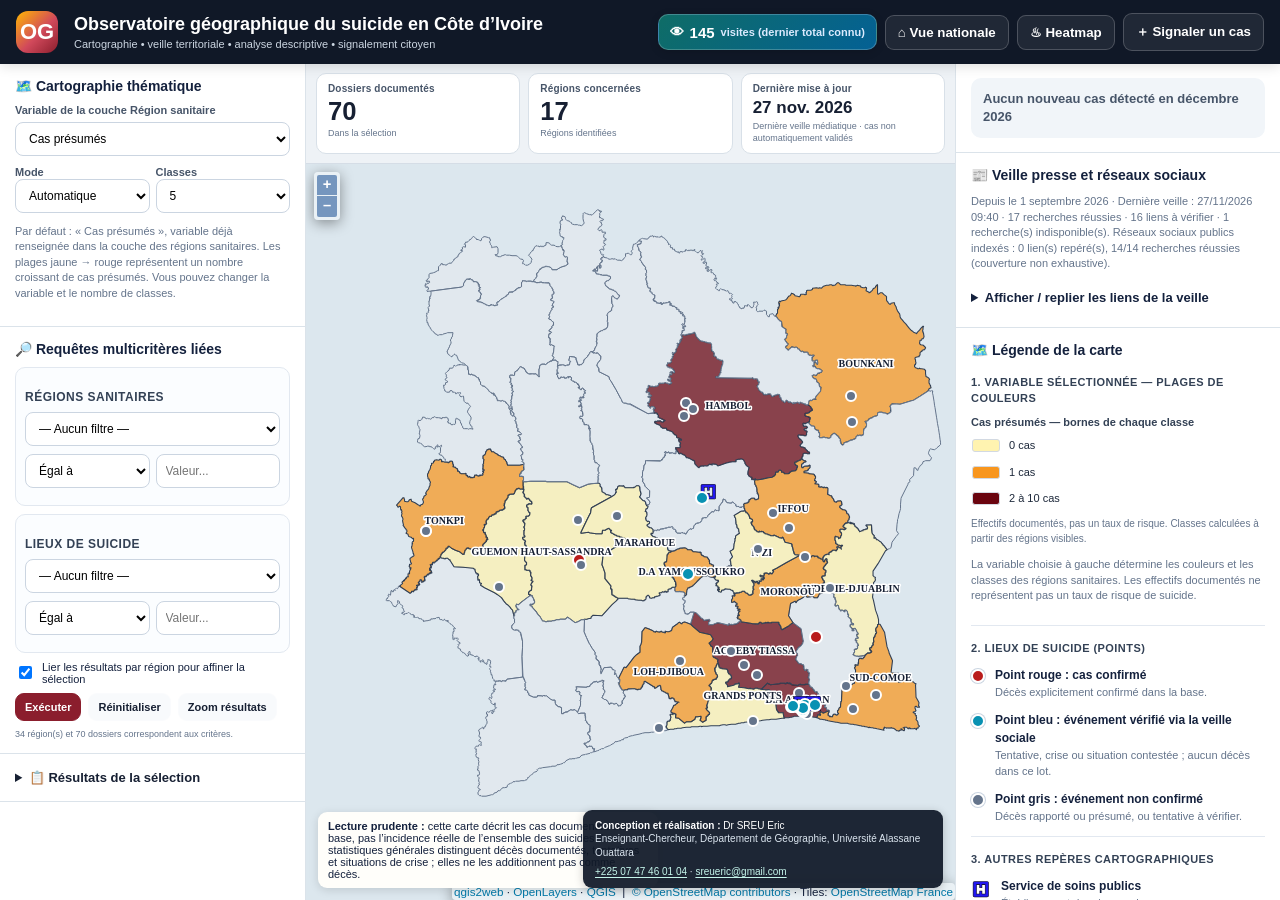
==== commit 715bc4eb: "Conserver 145 visites comme dernier total historique communiqué, sans réinitialiser le compteur" ====
--- a/index.html
+++ b/index.html
@@ -141,10 +141,11 @@
  const label=el.nextElementSibling;
  const key='ogs-ci-last-total';
  const url='https://page-views-api.ratneshc.com/api/v1/views?site=ryko95.github.io&path=%2FOGS-CI';
- let busy=false,last=null;
+ let busy=false,last=145;
  function valid(raw){return raw!==null && raw!==undefined && raw!=='' && Number.isSafeInteger(Number(raw)) && Number(raw)>=0;}
  function show(n,cached){last=n;el.textContent=n.toLocaleString('fr-FR');label.textContent=cached?'visites (dernier total connu)':'visites au total';el.parentElement.title=cached?'Dernier total vérifié':'Total cumulé des visites enregistrées';}
- try{const saved=localStorage.getItem(key);if(valid(saved))show(Number(saved),true);}catch(e){}
+ show(last,true);
+ try{const saved=localStorage.getItem(key);if(valid(saved)&&Number(saved)>=last)show(Number(saved),true);}catch(e){}
  async function loadVisits(){
   if(busy)return;busy=true;
   try{
@@ -153,7 +154,7 @@
    try{const res=await fetch(url,{cache:'no-store',signal:controller.signal});if(!res.ok)throw Error('HTTP '+res.status);data=await res.json();}finally{clearTimeout(timeout);}
    const raw=data.views ?? data.count ?? data.total ?? data.data?.views;
    if(!valid(raw))throw Error('Total invalide');
-   const n=Number(raw);show(n,false);
+   const n=Number(raw);if(n<last)throw Error('Total inférieur au dernier total connu');show(n,false);
    try{localStorage.setItem(key,String(n));}catch(e){}
   }catch(e){if(last!==null)show(last,true);else{el.textContent='—';label.textContent='visites au total (indisponible)';}el.parentElement.title='Service de comptage momentanément inaccessible';}
   finally{busy=false;}
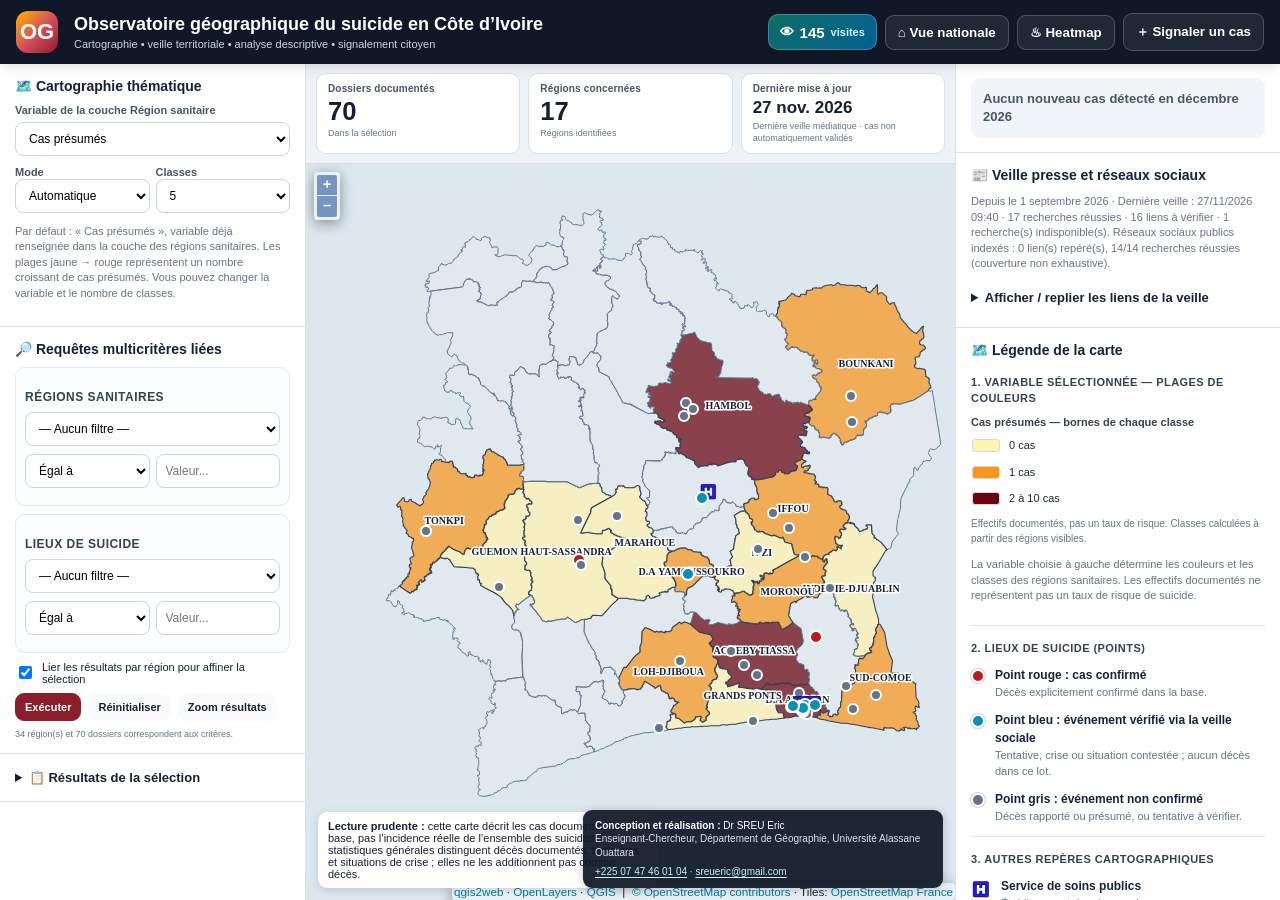
==== commit 08322838: "Simplifier le libellé du compteur public de visites" ====
--- a/index.html
+++ b/index.html
@@ -32,7 +32,7 @@
 </head>
 <body>
 <div id="app">
-<header class="topbar"><div class="brand-mark">OG</div><div class="brand"><h1>Observatoire géographique du suicide en Côte d’Ivoire</h1><p>Cartographie • veille territoriale • analyse descriptive • signalement citoyen</p></div><div class="top-actions"><div class="visit-counter" title="Nombre de visites enregistrées sur l’Observatoire"><span class="visit-eye">👁</span><span id="visitCount" aria-live="polite">…</span><span>visites au total</span></div><button id="btnHome">⌂ Vue nationale</button><button id="btnHeat">♨ Heatmap</button><button id="btnReport">＋ Signaler un cas</button></div></header>
+<header class="topbar"><div class="brand-mark">OG</div><div class="brand"><h1>Observatoire géographique du suicide en Côte d’Ivoire</h1><p>Cartographie • veille territoriale • analyse descriptive • signalement citoyen</p></div><div class="top-actions"><div class="visit-counter" title="Nombre de visites enregistrées sur l’Observatoire"><span class="visit-eye">👁</span><span id="visitCount" aria-live="polite">…</span><span>visites</span></div><button id="btnHome">⌂ Vue nationale</button><button id="btnHeat">♨ Heatmap</button><button id="btnReport">＋ Signaler un cas</button></div></header>
 <nav class="mobile-nav" aria-label="Navigation mobile"><a href="#map">Carte</a><a href="#mobileFilters">Filtres</a><a href="#newCasesAlert">Nouveaux cas</a><a href="#veilleTitle">Veille</a><a href="#mapLegendTitle">Légende</a><a href="#timelineTitle">Évolution</a><a href="#mobileStats">Statistiques</a><a href="#archivePanel">Archives</a></nav><main class="workspace">
 <aside class="side left" id="mobileFilters">
 <section class="panel"><h2>🗺️ Cartographie thématique</h2><div class="field-row"><label>Variable de la couche Région sanitaire</label><select id="themeField"></select></div><div class="field-row inline"><div><label>Mode</label><select id="themeMode"><option value="auto">Automatique</option><option value="numeric">Valeurs chiffrées — tons chauds</option><option value="nominal">Valeurs nominales — tons froids</option></select></div><div><label>Classes</label><select id="themeClasses"><option>5</option><option>4</option><option>6</option><option>7</option></select></div></div><p class="muted">Par défaut : « Cas présumés », variable déjà renseignée dans la couche des régions sanitaires. Les plages jaune → rouge représentent un nombre croissant de cas présumés. Vous pouvez changer la variable et le nombre de classes.</p></section>
@@ -143,7 +143,7 @@
  const url='https://page-views-api.ratneshc.com/api/v1/views?site=ryko95.github.io&path=%2FOGS-CI';
  let busy=false,last=145;
  function valid(raw){return raw!==null && raw!==undefined && raw!=='' && Number.isSafeInteger(Number(raw)) && Number(raw)>=0;}
- function show(n,cached){last=n;el.textContent=n.toLocaleString('fr-FR');label.textContent=cached?'visites (dernier total connu)':'visites au total';el.parentElement.title=cached?'Dernier total vérifié':'Total cumulé des visites enregistrées';}
+ function show(n,cached){last=n;el.textContent=n.toLocaleString('fr-FR');label.textContent='visites';el.parentElement.title=cached?'Dernier total vérifié':'Total cumulé des visites enregistrées';}
  show(last,true);
  try{const saved=localStorage.getItem(key);if(valid(saved)&&Number(saved)>=last)show(Number(saved),true);}catch(e){}
  async function loadVisits(){
